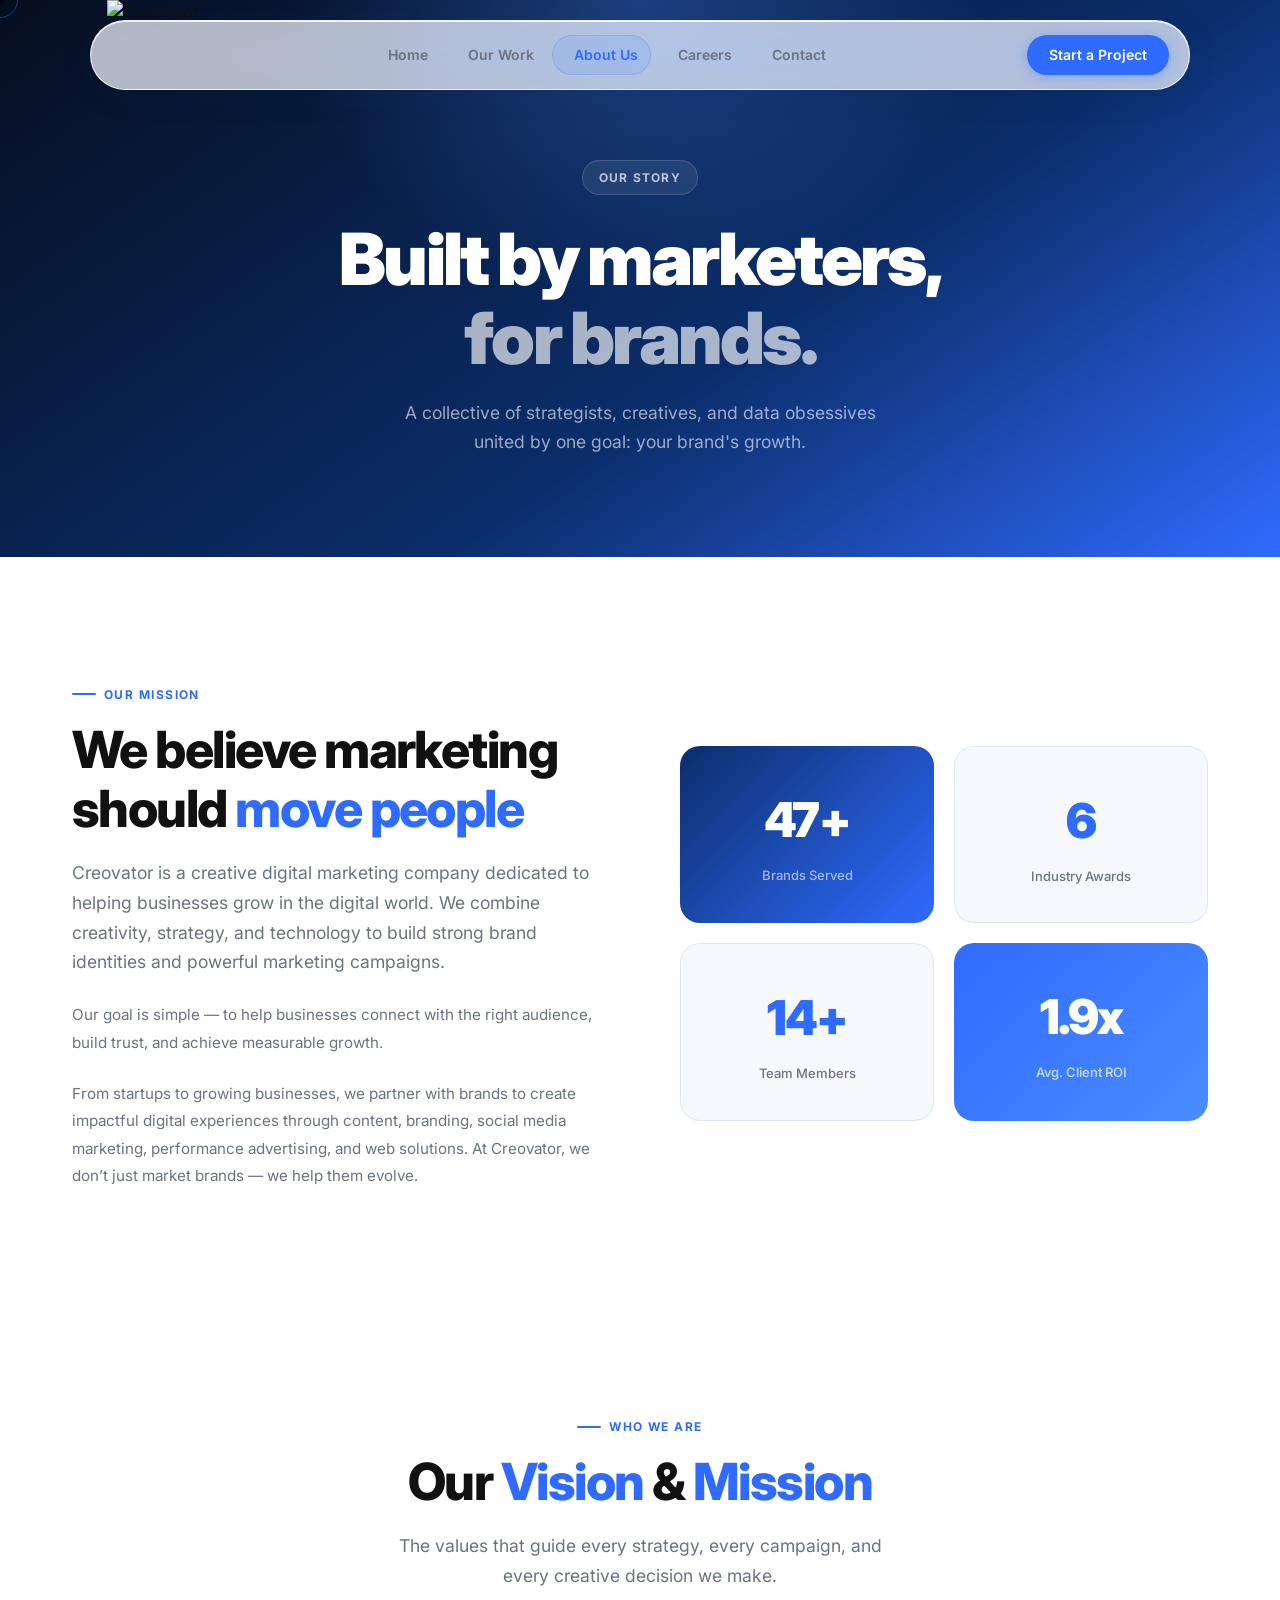
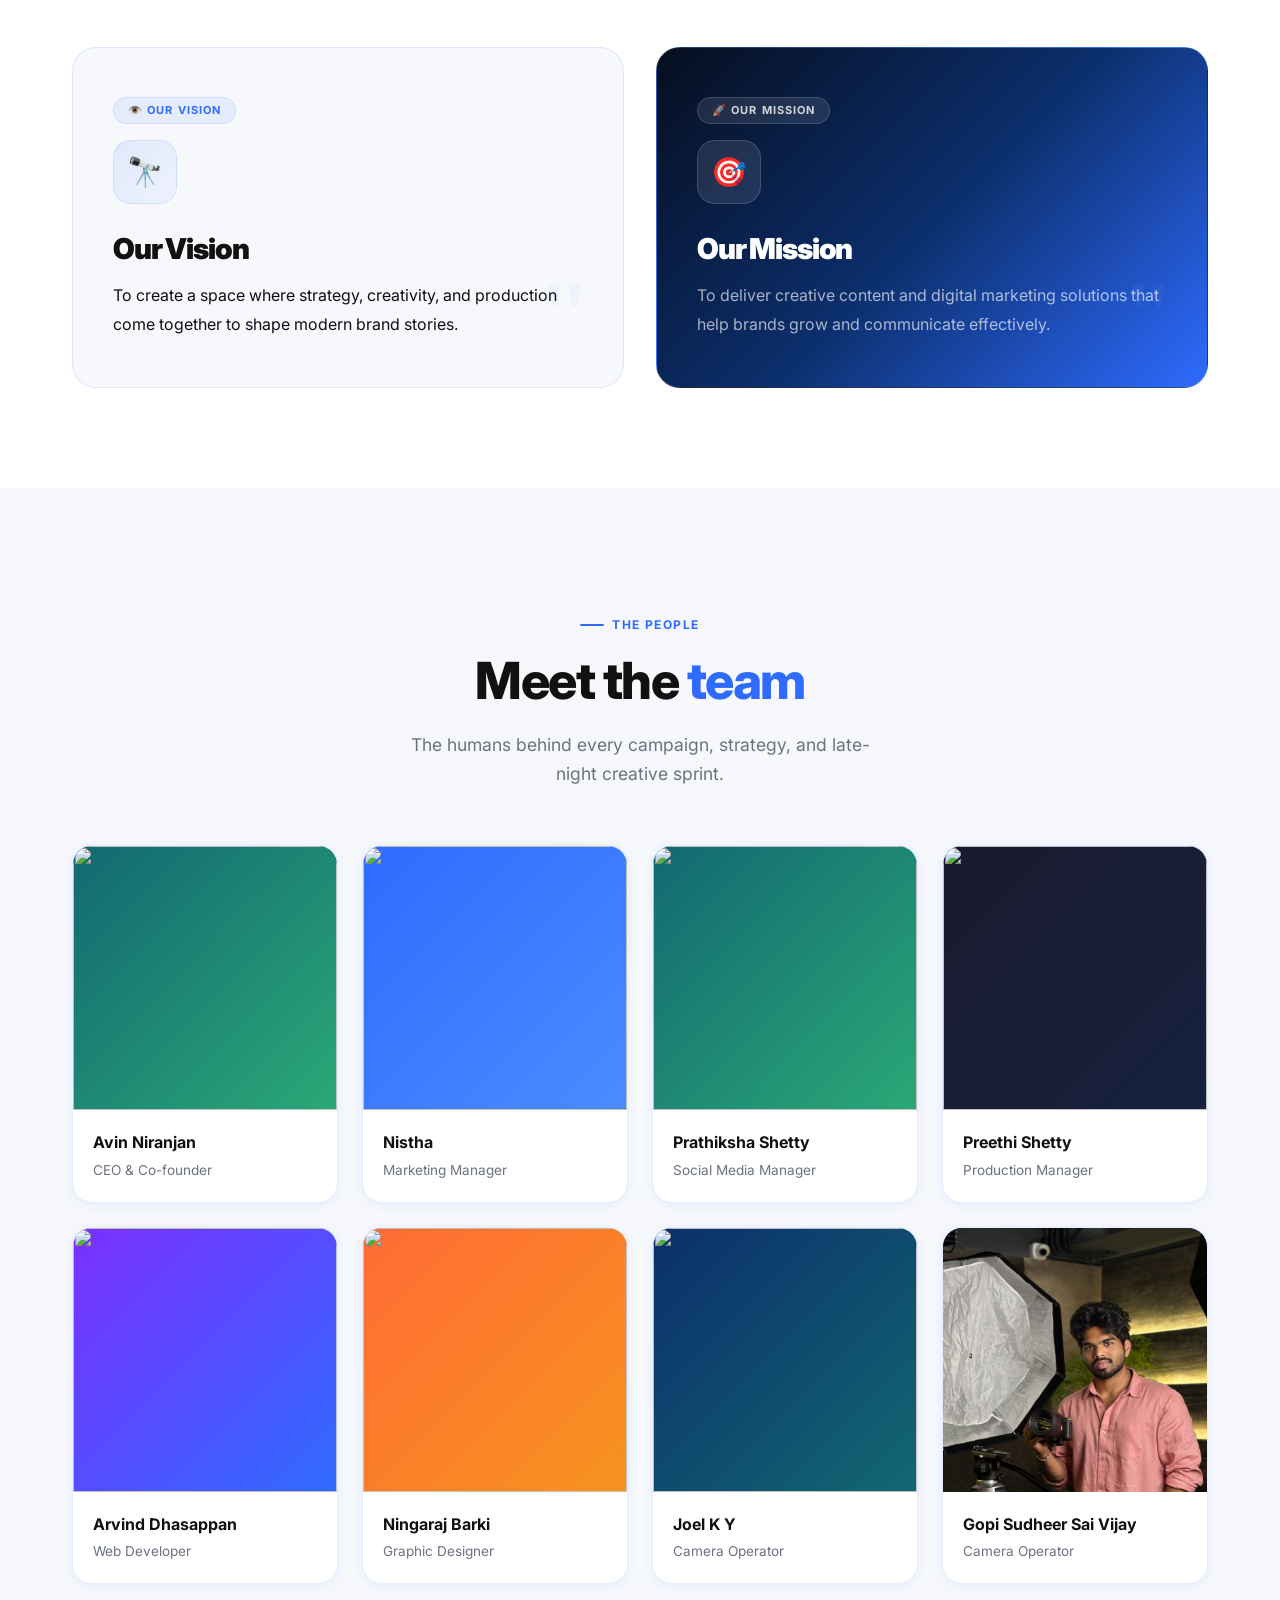
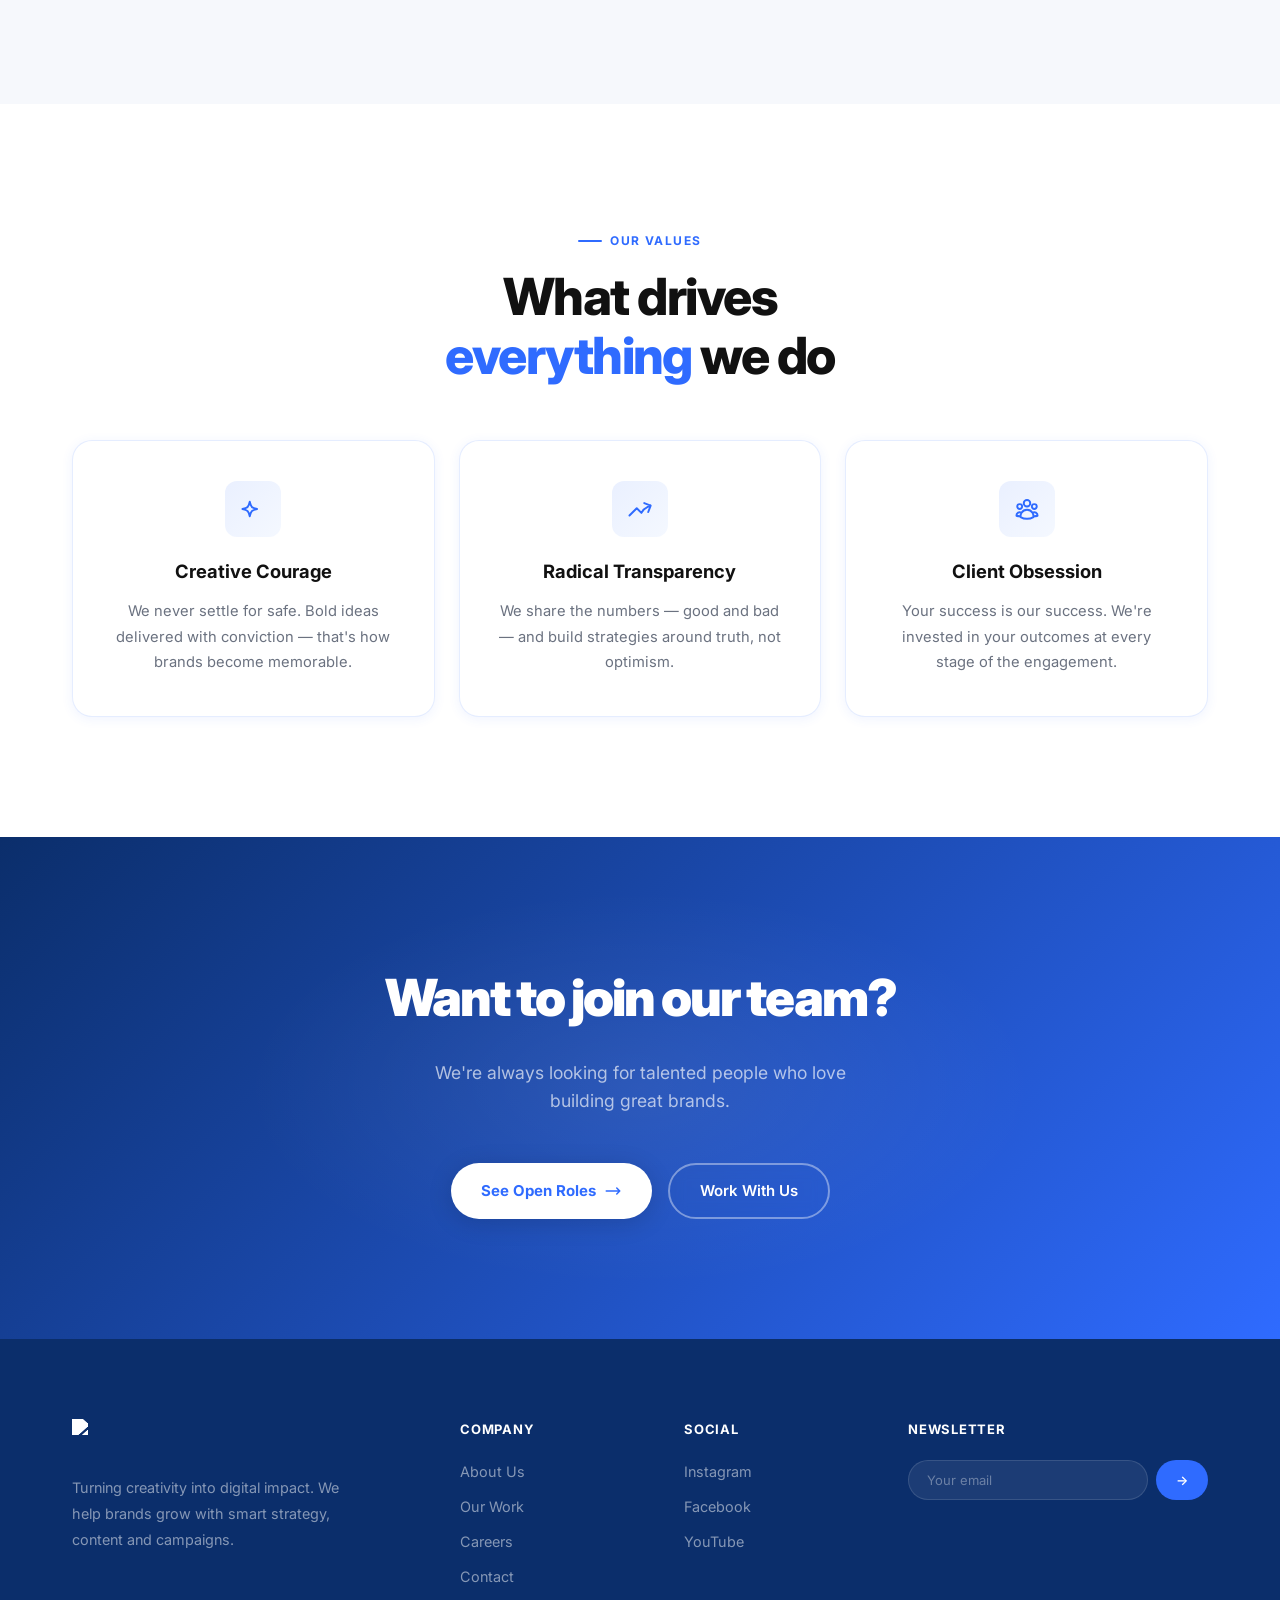
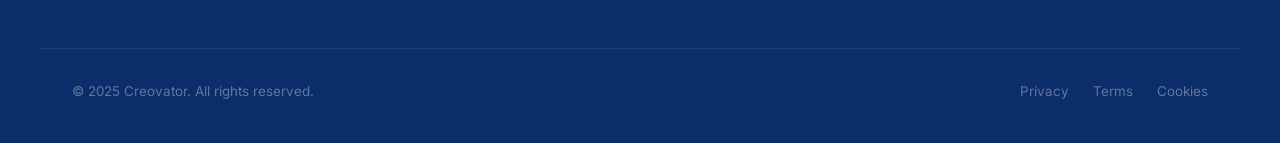
==== creovator/about.html @ 48d1858f "added careers and podcast production pages" ====
<!DOCTYPE html>
<html lang="en">

<head>
  <meta charset="UTF-8" />
  <meta name="viewport" content="width=device-width, initial-scale=1.0" />
  <title>About Us — Creovator</title>
  <meta name="description"
    content="Meet the team behind Creovator — a collective of strategists, creatives, and data nerds." />
  <link rel="preconnect" href="https://fonts.googleapis.com" />
  <link rel="preconnect" href="https://fonts.gstatic.com" crossorigin />
  <link href="https://fonts.googleapis.com/css2?family=Inter:wght@300;400;500;600;700;800;900&display=swap"
    rel="stylesheet" />
  <link rel="stylesheet" href="css/style.css" />
  <style>
    .vm-section {
      background: var(--white);
      padding: 100px 0;
      font-family: 'Inter', sans-serif;
    }

    .vm-grid {
      display: grid;
      grid-template-columns: 1fr 1fr;
      gap: 32px;
      margin-top: 56px;
    }

    .vm-card {
      border-radius: 24px;
      padding: 48px 40px;
      position: relative;
      overflow: hidden;
      cursor: none;
      transition: transform .45s cubic-bezier(.34, 1.56, .64, 1), box-shadow .4s;
    }

    /* Vision — light card */
    .vm-card-vision {
      background: var(--bg);
      border: 1px solid var(--border);
    }

    /* Mission — dark card */
    .vm-card-mission {
      background: linear-gradient(135deg, #060E1F, #0B2E6B, #2F6BFF);
      border: 1px solid rgba(255, 255, 255, .1);
    }

    /* Glow that follows mouse */
    .vm-glow {
      position: absolute;
      width: 280px;
      height: 280px;
      border-radius: 50%;
      pointer-events: none;
      opacity: 0;
      transform: translate(-50%, -50%);
      transition: opacity .3s;
    }

    .vm-card-vision .vm-glow {
      background: radial-gradient(circle, rgba(47, 107, 255, .12) 0%, transparent 70%);
    }

    .vm-card-mission .vm-glow {
      background: radial-gradient(circle, rgba(255, 255, 255, .1) 0%, transparent 70%);
    }

    .vm-card:hover .vm-glow {
      opacity: 1;
    }

    /* Top accent bar */
    .vm-card::before {
      content: '';
      position: absolute;
      top: 0;
      left: 0;
      right: 0;
      height: 3px;
      background: linear-gradient(90deg, var(--blue), var(--accent));
      transform: scaleX(0);
      transform-origin: left;
      transition: transform .5s cubic-bezier(.4, 0, .2, 1);
    }

    .vm-card:hover::before {
      transform: scaleX(1);
    }

    .vm-card-icon {
      width: 64px;
      height: 64px;
      border-radius: 18px;
      display: flex;
      align-items: center;
      justify-content: center;
      font-size: 1.8rem;
      margin-bottom: 28px;
      transition: transform .4s cubic-bezier(.34, 1.56, .64, 1);
    }

    .vm-card-vision .vm-card-icon {
      background: linear-gradient(135deg, rgba(47, 107, 255, .1), rgba(74, 140, 255, .05));
      border: 1px solid rgba(47, 107, 255, .12);
    }

    .vm-card-mission .vm-card-icon {
      background: rgba(255, 255, 255, .1);
      border: 1px solid rgba(255, 255, 255, .15);
    }

    .vm-card:hover .vm-card-icon {
      transform: rotate(-8deg) scale(1.15);
    }

    .vm-card-label {
      display: inline-flex;
      align-items: center;
      gap: 6px;
      padding: 4px 14px;
      border-radius: 50px;
      font-size: 11px;
      font-weight: 700;
      letter-spacing: .1em;
      text-transform: uppercase;
      margin-bottom: 16px;
      transition: transform .3s cubic-bezier(.34, 1.56, .64, 1);
    }

    .vm-card-vision .vm-card-label {
      background: rgba(47, 107, 255, .08);
      color: var(--blue);
      border: 1px solid rgba(47, 107, 255, .12);
    }

    .vm-card-mission .vm-card-label {
      background: rgba(255, 255, 255, .1);
      color: rgba(255, 255, 255, .8);
      border: 1px solid rgba(255, 255, 255, .15);
    }

    .vm-card:hover .vm-card-label {
      transform: scale(1.06);
    }

    .vm-card-title {
      font-size: 1.8rem;
      font-weight: 900;
      letter-spacing: -.04em;
      line-height: 1.15;
      margin-bottom: 16px;
      transition: color .3s;
    }

    .vm-card-vision .vm-card-title {
      color: var(--text);
    }

    .vm-card-mission .vm-card-title {
      color: white;
    }

    .vm-card-vision:hover .vm-card-title {
      color: var(--blue);
    }

    .vm-card-text {
      font-size: 1rem;
      line-height: 1.8;
    }

    .vm-card-vision .vm-card-text {
      color: var(--muted);
    }

    .vm-card-mission .vm-card-text {
      color: rgba(255, 255, 255, .65);
    }

    /* Decorative quote mark */
    .vm-card-quote {
      position: absolute;
      bottom: 24px;
      right: 32px;
      font-size: 6rem;
      font-weight: 900;
      line-height: 1;
      opacity: .04;
      font-family: Georgia, serif;
      pointer-events: none;
      transition: opacity .3s;
    }

    .vm-card-vision .vm-card-quote {
      color: var(--blue);
    }

    .vm-card-mission .vm-card-quote {
      color: white;
    }

    .vm-card:hover .vm-card-quote {
      opacity: .07;
    }
     
    .team-photo {
  width: 100%;
  aspect-ratio: 1 / 1; 
  overflow: hidden;
  display: flex;
  align-items: center;
  justify-content: center;
  border-radius: 12px 12px 0 0;
}

.team-photo img {
  width: 100%;
  height: 100%;
  object-fit: cover; 
  object-position: top; 
  display: block;
}

    @media(max-width:768px) {
      .vm-grid {
        grid-template-columns: 1fr;
      }

      .vm-card {
        padding: 36px 28px;
      }
    }
  </style>
</head>

<body>

  <!-- NAVBAR -->
  <nav class="navbar">
    <a href="index.html" class="nav-logo"><img src="images/logo.png" alt="Creovator" /></a>
    <div class="nav-links">
      <div class="nav-indicator"></div>
      <a href="index.html" class="nav-link">Home</a>
      <a href="work.html" class="nav-link">Our Work</a>
      <a href="about.html" class="nav-link">About Us</a>
      <a href="careers.html" class="nav-link">Careers</a>
      <a href="contact.html" class="nav-link">Contact</a>
    </div>
    <a href="contact.html" class="nav-cta">Start a Project</a>
    <button class="nav-hamburger" aria-label="Menu"><span></span><span></span><span></span></button>
  </nav>
  <div class="nav-mobile-menu">
    <a href="index.html">Home</a>
    <a href="work.html">Our Work</a>
    <a href="about.html">About Us</a>
    <a href="careers.html">Careers</a>
    <a href="contact.html">Contact</a>
  </div>

  <!-- PAGE HERO -->
  <section class="page-hero">
    <div class="container" style="position:relative;z-index:1;">
      <div class="page-hero-label">Our Story</div>
      <h1 class="page-hero-title">Built by marketers,<br /><span style="opacity:0.65;">for brands.</span></h1>
      <p class="page-hero-sub">A collective of strategists, creatives, and data obsessives united by one goal: your
        brand's growth.</p>
    </div>
  </section>

  <!-- MISSION -->
  <section class="section" style="background:var(--white);">
    <div class="container">
      <div style="display:grid;grid-template-columns:1fr 1fr;gap:80px;align-items:center;">
        <div>
          <span class="section-label">Our Mission</span>
          <h2 class="section-title">We believe marketing should <span class="highlight">move people</span></h2>
          <p class="section-subtitle" style="margin-bottom:24px;">Creovator is a creative digital marketing company
            dedicated to helping businesses grow
            in the digital world. We combine creativity, strategy, and technology to build strong
            brand identities and powerful marketing campaigns. </p>
          <p style="color:var(--text-muted);font-size:0.95rem;line-height:1.8;margin-bottom:24px;">Our goal is simple —
            to help businesses connect with the right audience, build trust,
            and achieve measurable growth.</p>
          <p style="color:var(--text-muted);font-size:0.95rem;line-height:1.8;">From startups to growing businesses, we
            partner with brands to create impactful digital
            experiences through content, branding, social media marketing, performance
            advertising, and web solutions.
            At Creovator, we don’t just market brands — we help them evolve.</p>
        </div>
        <div style="display:grid;grid-template-columns:1fr 1fr;gap:20px;">
          <div
            style="background:linear-gradient(135deg,var(--dark-blue),var(--blue));border-radius:var(--radius-md);padding:36px 28px;color:white;text-align:center;">
            <div style="font-size:3rem;font-weight:900;letter-spacing:-0.04em;" data-count="50" data-suffix="+">50+
            </div>
            <div style="font-size:13px;opacity:0.6;margin-top:6px;font-weight:500;">Brands Served</div>
          </div>
          <div
            style="background:var(--bg);border:1px solid var(--border);border-radius:var(--radius-md);padding:36px 28px;text-align:center;">
            <div style="font-size:3rem;font-weight:900;letter-spacing:-0.04em;color:var(--blue);" data-count="7"
              data-suffix="">7</div>
            <div style="font-size:13px;color:var(--text-muted);margin-top:6px;font-weight:500;">Industry Awards</div>
          </div>
          <div
            style="background:var(--bg);border:1px solid var(--border);border-radius:var(--radius-md);padding:36px 28px;text-align:center;">
            <div style="font-size:3rem;font-weight:900;letter-spacing:-0.04em;color:var(--blue);" data-count="30"
              data-suffix="+">30+</div>
            <div style="font-size:13px;color:var(--text-muted);margin-top:6px;font-weight:500;">Team Members</div>
          </div>
          <div
            style="background:linear-gradient(135deg,var(--blue),var(--accent));border-radius:var(--radius-md);padding:36px 28px;color:white;text-align:center;">
            <div style="font-size:3rem;font-weight:900;letter-spacing:-0.04em;" data-count="3.8" data-suffix="x">3.8x
            </div>
            <div style="font-size:13px;opacity:0.75;margin-top:6px;font-weight:500;">Avg. Client ROI</div>
          </div>
        </div>
      </div>
    </div>
  </section>

  <!-- VISION & MISSION -->
  <section class="vm-section">
    <div class="container">
      <div style="text-align:center;max-width:560px;margin:0 auto;">
        <div
          style="display:inline-flex;align-items:center;gap:8px;font-size:12px;font-weight:700;letter-spacing:.12em;text-transform:uppercase;color:#2F6BFF;margin-bottom:16px;">
          <span style="display:block;width:24px;height:2px;background:#2F6BFF;border-radius:2px;"></span>
          Who We Are
        </div>
        <h2
          style="font-family:'Inter',sans-serif;font-size:clamp(2rem,4vw,3.2rem);font-weight:800;line-height:1.15;letter-spacing:-.03em;color:#111111;margin-bottom:20px;">
          Our <span style="color:#2F6BFF;">Vision</span> & <span style="color:#2F6BFF;">Mission</span></h2>
        <p
          style="font-family:'Inter',sans-serif;font-size:1.1rem;color:#6B7280;max-width:520px;line-height:1.7;margin:0 auto;">
          The values that guide every strategy, every campaign, and every creative decision we make.</p>
      </div>

      <div class="vm-grid">

        <!-- VISION CARD -->
        <div class="vm-card vm-card-vision reveal">
          <div class="vm-glow"></div>
          <div class="vm-card-label">👁️ Our Vision</div>
          <div class="vm-card-icon">🔭</div>
          <h3 class="vm-card-title">Our Vision</h3>
          <p class="vm-card-text">To create a space where strategy, creativity, and production come together to shape
            modern brand stories.</p>
          <div class="vm-card-quote">"</div>
        </div>

        <!-- MISSION CARD -->
        <div class="vm-card vm-card-mission reveal" style="transition-delay:.15s;">
          <div class="vm-glow"></div>
          <div class="vm-card-label">🚀 Our Mission</div>
          <div class="vm-card-icon">🎯</div>
          <h3 class="vm-card-title">Our Mission</h3>
          <p class="vm-card-text">To deliver creative content and digital marketing solutions that help brands grow and
            communicate effectively.</p>
          <div class="vm-card-quote">"</div>
        </div>

      </div>
    </div>
  </section>

  <!-- TEAM -->
  <section class="section" style="background:var(--bg);">
    <div class="container">
      <div style="text-align:center;margin-bottom:0;max-width:480px;margin:0 auto;">
        <span class="section-label">The People</span>
        <h2 class="section-title">Meet the <span class="highlight">team</span></h2>
        <p class="section-subtitle" style="margin:0 auto;">The humans behind every campaign, strategy, and late-night
          creative sprint.</p>
      </div>

      <div class="team-grid" style="margin-top:56px;">
        <div class="team-card">
          <div class="team-photo" style="background:linear-gradient(135deg,#0B2E6B,#2F6BFF);">          <div class="team-photo" style="background:linear-gradient(135deg,#126872,#2aa876);"><img src="images/1.png.Jpeg"/></div>
</div>
          <div class="team-info">
            <div class="team-name">Avin Niranjan</div>
            <div class="team-role">CEO & Co-founder</div>
          </div>
        </div>
        <div class="team-card">
          <div class="team-photo" style="background:linear-gradient(135deg,#2F6BFF,#4A8CFF);"><img src="images/2.png.JPG"/></div>
          <div class="team-info">
            <div class="team-name">Nistha</div>
            <div class="team-role">Marketing Manager</div>
          </div>
        </div>
        <div class="team-card">
          <div class="team-photo" style="background:linear-gradient(135deg,#126872,#2aa876);"><img src="images/3.png.JPG"/></div>
          <div class="team-info">
            <div class="team-name">Prathiksha Shetty</div>
            <div class="team-role">Social Media Manager</div>
          </div>
        </div>
        <div class="team-card">
          <div class="team-photo" style="background:linear-gradient(135deg,#1a1a2e,#16213e);"><img src="images/4.png.JPG"/></div>
          <div class="team-info">
            <div class="team-name">Preethi Shetty
</div>
            <div class="team-role">Production Manager</div>
          </div>
        </div>
        <div class="team-card">
          <div class="team-photo" style="background:linear-gradient(135deg,#7B2FFF,#2F6BFF);"><img src="images/5.png.JPG"/></div>
          <div class="team-info">
            <div class="team-name">Arvind Dhasappan</div>
            <div class="team-role">Web Developer</div>
          </div>
        </div>
        <div class="team-card">
          <div class="team-photo" style="background:linear-gradient(135deg,#FF6B35,#F7931E);"><img src="images/6 ningaraj.png.JPG"/></div>
          <div class="team-info">
            <div class="team-name">Ningaraj Barki</div>
            <div class="team-role">Graphic Designer</div>
          </div>
        </div>
        <div class="team-card">
          <div class="team-photo" style="background:linear-gradient(135deg,#0B2E6B,#126872);"><img src="images/6.png.JPG"/></div>
          <div class="team-info">
            <div class="team-name">Joel K Y</div>
            <div class="team-role">Camera Operator </div>
          </div>
        </div>
        <div class="team-card">
          <div class="team-photo" style="background:linear-gradient(135deg,#2F6BFF,#7B2FFF);"><img src="images/8.png.jpeg"/></div>
          <div class="team-info">
            <div class="team-name">Gopi Sudheer Sai Vijay</div>
            <div class="team-role">Camera Operator </div>
          </div>
        </div>
      </div>
    </div>
  </section>

  <!-- VALUES -->
  <section class="section" style="background:var(--white);">
    <div class="container">
      <div style="text-align:center;max-width:480px;margin:0 auto 56px;">
        <span class="section-label">Our Values</span>
        <h2 class="section-title">What drives <span class="highlight">everything</span> we do</h2>
      </div>
      <div style="display:grid;grid-template-columns:repeat(3,1fr);gap:24px;">
        <div class="service-card reveal" style="text-align:center;">
          <div class="service-icon" style="margin:0 auto 20px;">
            <svg xmlns="http://www.w3.org/2000/svg" fill="none" viewBox="0 0 24 24" stroke-width="1.8"
              stroke="currentColor">
              <path stroke-linecap="round" stroke-linejoin="round"
                d="M9.813 15.904L9 18.75l-.813-2.846a4.5 4.5 0 00-3.09-3.09L2.25 12l2.846-.813a4.5 4.5 0 003.09-3.09L9 5.25l.813 2.846a4.5 4.5 0 003.09 3.09L15.75 12l-2.846.813a4.5 4.5 0 00-3.09 3.09z" />
            </svg>
          </div>
          <h3 class="service-title">Creative Courage</h3>
          <p class="service-desc">We never settle for safe. Bold ideas delivered with conviction — that's how brands
            become memorable.</p>
        </div>
        <div class="service-card reveal" style="text-align:center;">
          <div class="service-icon" style="margin:0 auto 20px;">
            <svg xmlns="http://www.w3.org/2000/svg" fill="none" viewBox="0 0 24 24" stroke-width="1.8"
              stroke="currentColor">
              <path stroke-linecap="round" stroke-linejoin="round"
                d="M2.25 18L9 11.25l4.306 4.307a11.95 11.95 0 015.814-5.519l2.74-1.22m0 0l-5.94-2.28m5.94 2.28l-2.28 5.941" />
            </svg>
          </div>
          <h3 class="service-title">Radical Transparency</h3>
          <p class="service-desc">We share the numbers — good and bad — and build strategies around truth, not optimism.
          </p>
        </div>
        <div class="service-card reveal" style="text-align:center;">
          <div class="service-icon" style="margin:0 auto 20px;">
            <svg xmlns="http://www.w3.org/2000/svg" fill="none" viewBox="0 0 24 24" stroke-width="1.8"
              stroke="currentColor">
              <path stroke-linecap="round" stroke-linejoin="round"
                d="M18 18.72a9.094 9.094 0 003.741-.479 3 3 0 00-4.682-2.72m.94 3.198l.001.031c0 .225-.012.447-.037.666A11.944 11.944 0 0112 21c-2.17 0-4.207-.576-5.963-1.584A6.062 6.062 0 016 18.719m12 0a5.971 5.971 0 00-.941-3.197m0 0A5.995 5.995 0 0012 12.75a5.995 5.995 0 00-5.058 2.772m0 0a3 3 0 00-4.681 2.72 8.986 8.986 0 003.74.477m.94-3.197a5.971 5.971 0 00-.94 3.197M15 6.75a3 3 0 11-6 0 3 3 0 016 0zm6 3a2.25 2.25 0 11-4.5 0 2.25 2.25 0 014.5 0zm-13.5 0a2.25 2.25 0 11-4.5 0 2.25 2.25 0 014.5 0z" />
            </svg>
          </div>
          <h3 class="service-title">Client Obsession</h3>
          <p class="service-desc">Your success is our success. We're invested in your outcomes at every stage of the
            engagement.</p>
        </div>
      </div>
    </div>
  </section>

  <!-- CTA -->
  <section class="cta-section">
    <div class="container" style="position:relative;z-index:1;">
      <h2 class="cta-title">Want to join our team?</h2>
      <p class="cta-sub">We're always looking for talented people who love building great brands.</p>
      <div class="cta-buttons">
        <a href="careers.html" class="btn btn-white">See Open Roles <svg xmlns="http://www.w3.org/2000/svg" fill="none"
            viewBox="0 0 24 24" stroke-width="2" stroke="currentColor">
            <path stroke-linecap="round" stroke-linejoin="round" d="M17 8l4 4m0 0l-4 4m4-4H3" />
          </svg></a>
        <a href="contact.html" class="btn btn-outline">Work With Us</a>
      </div>
    </div>
  </section>

  <!-- FOOTER -->
  <footer class="footer">
    <div class="container footer-grid">

      <div>
        <img src="images/logo.png" class="footer-brand-logo">
        <p class="footer-brand-desc">
          Turning creativity into digital impact.
          We help brands grow with smart strategy,
          content and campaigns.
        </p>
      </div>

      <div>
        <h4 class="footer-col-title">Company</h4>
        <div class="footer-links">
          <a href="about.html">About Us</a>
          <a href="work.html">Our Work</a>
          <a href="careers.html">Careers</a>
          <a href="contact.html">Contact</a>
        </div>
      </div>

      <div>
        <h4 class="footer-col-title">Social</h4>
        <div class="footer-links">
          <a href="https://www.instagram.com/creovator?igsh=OXBsZ3kzbTA1ajYy">Instagram</a>
          <a href="https://www.facebook.com/profile.php?id=61585039631666">Facebook</a>
          <a href="https://youtube.com/@creovator?si=en18l-AOVyJAB-B3">YouTube</a>
        </div>
      </div>

      <div>
        <h4 class="footer-col-title">Newsletter</h4>
        <div class="footer-newsletter-input">
          <input type="email" placeholder="Your email">
          <button class="footer-newsletter-btn">→</button>
        </div>
      </div>

    </div>

    <div class="container footer-bottom">
      <span>© 2025 Creovator. All rights reserved.</span>

      <div class="footer-bottom-links">
        <a href="#">Privacy</a>
        <a href="#">Terms</a>
        <a href="#">Cookies</a>
      </div>
    </div>
  </footer>

  <script src="https://cdnjs.cloudflare.com/ajax/libs/gsap/3.12.2/gsap.min.js"></script>
  <script src="https://cdnjs.cloudflare.com/ajax/libs/gsap/3.12.2/ScrollTrigger.min.js"></script>
  <script src="js/main.js"></script>
  <script src="js/animations.js"></script>
  <script>
    // Vision & Mission cards — glow + tilt
    document.querySelectorAll('.vm-card').forEach(card => {
      const glow = card.querySelector('.vm-glow');

      card.addEventListener('mouseenter', () => {
        card.style.transition = 'box-shadow .4s, background .3s, border-color .3s';
      });

      card.addEventListener('mousemove', e => {
        const r = card.getBoundingClientRect();
        const px = (e.clientX - r.left) / r.width;
        const py = (e.clientY - r.top) / r.height;
        const rotX = (py - .5) * -14;
        const rotY = (px - .5) * 14;

        card.style.transform = `perspective(900px) rotateX(${rotX}deg) rotateY(${rotY}deg) translateY(-8px) scale(1.01)`;
        card.style.boxShadow = `${-rotY * .8}px ${rotX * .8 + 18}px 56px rgba(47,107,255,.2)`;

        if (glow) {
          glow.style.left = (e.clientX - r.left) + 'px';
          glow.style.top = (e.clientY - r.top) + 'px';
        }
      });

      card.addEventListener('mouseleave', () => {
        card.style.transition = 'transform .6s cubic-bezier(.34,1.56,.64,1), box-shadow .4s';
        card.style.transform = '';
        card.style.boxShadow = '';
      });
    });
  </script>
</body>

</html>
---- creovator/css/style.css ----
/* ============================================
   CREOVATOR — Global Stylesheet
   ============================================ */

@import url('https://fonts.googleapis.com/css2?family=Inter:wght@300;400;500;600;700;800;900&display=swap');

/* ── CSS Variables ── */
:root {
  --blue: #2F6BFF;
  --dark-blue: #0B2E6B;
  --accent: #4A8CFF;
  --bg: #F6F8FC;
  --text: #111111;
  --text-muted: #6B7280;
  --white: #FFFFFF;
  --card-bg: #FFFFFF;
  --border: rgba(47, 107, 255, 0.12);
  --shadow-sm: 0 2px 12px rgba(47, 107, 255, 0.08);
  --shadow-md: 0 8px 40px rgba(47, 107, 255, 0.14);
  --shadow-lg: 0 20px 80px rgba(47, 107, 255, 0.18);
  --radius-sm: 12px;
  --radius-md: 20px;
  --radius-lg: 32px;
  --radius-xl: 48px;
  --nav-height: 76px;
  --transition: 0.3s cubic-bezier(0.4, 0, 0.2, 1);
}

/* ── Reset ── */
*,
*::before,
*::after {
  box-sizing: border-box;
  margin: 0;
  padding: 0;
}

html {
  scroll-behavior: smooth;
}

body {
  font-family: 'Inter', sans-serif;
  background: var(--bg);
  color: var(--text);
  line-height: 1.6;
  overflow-x: hidden;
  -webkit-font-smoothing: antialiased;
}

a {
  color: inherit;
  text-decoration: none;
}

img {
  max-width: 100%;
  display: block;
}

ul {
  list-style: none;
}

button {
  border: none;
  background: none;
  cursor: pointer;
  font-family: inherit;
}

/* ── Utility ── */
.container {
  width: 100%;
  max-width: 1200px;
  margin: 0 auto;
  padding: 0 32px;
}

.section {
  padding: 120px 0;
}

.section-label {
  display: inline-flex;
  align-items: center;
  gap: 8px;
  font-size: 12px;
  font-weight: 700;
  letter-spacing: 0.12em;
  text-transform: uppercase;
  color: var(--blue);
  margin-bottom: 16px;
}

.section-label::before {
  content: '';
  display: block;
  width: 24px;
  height: 2px;
  background: var(--blue);
  border-radius: 2px;
}

.section-title {
  font-size: clamp(2rem, 4vw, 3.2rem);
  font-weight: 800;
  line-height: 1.15;
  letter-spacing: -0.03em;
  color: var(--text);
  margin-bottom: 20px;
}

.section-subtitle {
  font-size: 1.1rem;
  color: var(--text-muted);
  max-width: 520px;
  line-height: 1.7;
}

.highlight {
  color: var(--blue);
}

/* ── Buttons ── */
.btn {
  display: inline-flex;
  align-items: center;
  gap: 8px;
  padding: 14px 30px;
  border-radius: 50px;
  font-size: 15px;
  font-weight: 600;
  transition: var(--transition);
  cursor: pointer;
  white-space: nowrap;
}

.btn-primary {
  background: var(--blue);
  color: var(--white);
  box-shadow: 0 4px 24px rgba(47, 107, 255, 0.35);
}

.btn-primary:hover {
  background: var(--dark-blue);
  transform: translateY(-2px);
  box-shadow: 0 8px 32px rgba(47, 107, 255, 0.45);
}

.btn-white {
  background: var(--white);
  color: var(--blue);
  box-shadow: 0 4px 24px rgba(255, 255, 255, 0.2);
}

.btn-white:hover {
  background: rgba(255, 255, 255, 0.9);
  color: var(--dark-blue);
  transform: translateY(-2px);
  box-shadow: 0 8px 32px rgba(255, 255, 255, 0.3);
}

.btn-outline {
  border: 2px solid rgba(255, 255, 255, 0.4);
  color: var(--white);
  backdrop-filter: blur(8px);
}

.btn-outline:hover {
  background: rgba(255, 255, 255, 0.12);
  border-color: rgba(255, 255, 255, 0.7);
  transform: translateY(-2px);
}

.btn-outline-dark {
  border: 2px solid var(--border);
  color: var(--text);
}

.btn-outline-dark:hover {
  border-color: var(--blue);
  color: var(--blue);
  transform: translateY(-2px);
}

.btn svg {
  width: 18px;
  height: 18px;
  transition: transform 0.2s;
}

.btn:hover svg {
  transform: translateX(3px);
}

/* ============================================
   NAVBAR
   ============================================ */
.navbar {
  position: fixed;
  top: 20px;
  left: 50%;
  transform: translateX(-50%);
  z-index: 1000;
  width: calc(100% - 48px);
  max-width: 1100px;
  height: 70px;
  display: flex;
  align-items: center;
  justify-content: space-between;
  padding: 12px 20px 12px 16px;
  background: rgba(246, 248, 252, 0.72);
  backdrop-filter: blur(20px) saturate(180%);
  -webkit-backdrop-filter: blur(20px) saturate(180%);
  border: 1px solid rgba(255, 255, 255, 0.8);
  border-radius: var(--radius-xl);
  box-shadow: 0 4px 32px rgba(11, 46, 107, 0.10), 0 1px 0 rgba(255, 255, 255, 0.9) inset;
  transition: var(--transition);
}

.navbar.scrolled {
  background: rgba(246, 248, 252, 0.92);
  box-shadow: 0 8px 48px rgba(11, 46, 107, 0.16), 0 1px 0 rgba(255, 255, 255, 0.9) inset;
}

.nav-logo {
  display: flex;
  align-items: center;
  flex-shrink: 0;
}

.nav-logo img {
  height: 110px;
  width: auto;
}

.nav-links {
  display: flex;
  align-items: center;
  gap: 4px;
  position: relative;
}

.nav-link {
  position: relative;
  padding: 9px 18px;
  font-size: 14px;
  font-weight: 600;
  color: var(--text-muted);
  border-radius: 50px;
  transition: color var(--transition);
  z-index: 1;
}

.nav-link:hover {
  color: var(--text);
}

.nav-link.active {
  color: var(--blue);
}

/* Glowing pill indicator */
.nav-indicator {
  position: absolute;
  height: 100%;
  border-radius: 50px;
  background: rgba(47, 107, 255, 0.10);
  transition: all 0.3s cubic-bezier(0.4, 0, 0.2, 1);
  z-index: 0;
  box-shadow: 0 0 0 1px rgba(47, 107, 255, 0.18) inset;
}

.nav-cta {
  margin-left: 12px;
  padding: 9px 22px;
  background: var(--blue);
  color: var(--white);
  border-radius: 50px;
  font-size: 14px;
  font-weight: 600;
  box-shadow: 0 2px 12px rgba(47, 107, 255, 0.35);
  transition: var(--transition);
  flex-shrink: 0;
}

.nav-cta:hover {
  background: var(--dark-blue);
  transform: translateY(-1px);
  box-shadow: 0 4px 20px rgba(47, 107, 255, 0.45);
}

.nav-hamburger {
  display: none;
  flex-direction: column;
  gap: 5px;
  padding: 8px;
  cursor: pointer;
}

.nav-hamburger span {
  display: block;
  width: 22px;
  height: 2px;
  background: var(--text);
  border-radius: 2px;
  transition: var(--transition);
}

.nav-mobile-menu {
  display: none;
  position: fixed;
  top: 90px;
  left: 24px;
  right: 24px;
  background: rgba(246, 248, 252, 0.97);
  backdrop-filter: blur(20px);
  border-radius: var(--radius-lg);
  border: 1px solid rgba(255, 255, 255, 0.9);
  box-shadow: var(--shadow-lg);
  padding: 24px;
  z-index: 999;
}

.nav-mobile-menu a {
  display: block;
  padding: 14px 16px;
  font-size: 16px;
  font-weight: 600;
  color: var(--text);
  border-radius: var(--radius-sm);
  transition: var(--transition);
}

.nav-mobile-menu a:hover {
  background: rgba(47, 107, 255, 0.08);
  color: var(--blue);
}

.nav-mobile-menu.open {
  display: block;
}

/* ============================================
   HERO SECTION
   ============================================ */
.hero {
  position: relative;
  min-height: 100vh;
  display: flex;
  align-items: center;
  justify-content: center;
  text-align: center;
  overflow: hidden;
  background: linear-gradient(145deg, #060E1F 0%, #0B2E6B 45%, #1A4BA8 75%, #2F6BFF 100%);
  padding-top: 120px;
}

@media (max-width: 768px) {
  .hero {
    padding-top: 160px;
  }
}

/* Lamp glow effect */
.hero-lamp {
  position: absolute;
  top: 0;
  left: 50%;
  transform: translateX(-50%);
  width: 800px;
  height: 500px;
  pointer-events: none;
}

.hero-lamp-cone {
  position: absolute;
  top: 0;
  left: 50%;
  transform: translateX(-50%);
  width: 600px;
  height: 400px;
  background: conic-gradient(from 265deg at 50% 0%, transparent 0deg, rgba(47, 107, 255, 0.25) 20deg, rgba(74, 140, 255, 0.45) 35deg, rgba(47, 107, 255, 0.25) 50deg, transparent 70deg);
  clip-path: polygon(30% 0%, 70% 0%, 100% 100%, 0% 100%);
}

.hero-lamp-glow {
  position: absolute;
  top: -40px;
  left: 50%;
  transform: translateX(-50%);
  width: 400px;
  height: 120px;
  background: radial-gradient(ellipse at center, rgba(74, 140, 255, 0.95) 0%, rgba(47, 107, 255, 0.5) 40%, transparent 75%);
  border-radius: 50%;
  filter: blur(20px);
}

.hero-lamp-line {
  position: absolute;
  top: 90px;
  left: 50%;
  transform: translateX(-50%);
  width: 620px;
  height: 3px;
  background: linear-gradient(90deg, transparent, rgba(74, 140, 255, 0.9), rgba(180, 210, 255, 1), rgba(255, 255, 255, 1), rgba(180, 210, 255, 1), rgba(74, 140, 255, 0.9), transparent);
  box-shadow:
    0 0 8px rgba(255, 255, 255, 0.95),
    0 0 20px rgba(120, 180, 255, 1),
    0 0 50px rgba(74, 140, 255, 0.95),
    0 0 100px rgba(47, 107, 255, 0.75),
    0 0 180px rgba(47, 107, 255, 0.45);
  border-radius: 2px;
  animation: linePulse 3s ease-in-out infinite;
}

@keyframes linePulse {

  0%,
  100% {
    opacity: 1;
    box-shadow:
      0 0 8px rgba(255, 255, 255, 0.95),
      0 0 20px rgba(120, 180, 255, 1),
      0 0 50px rgba(74, 140, 255, 0.95),
      0 0 100px rgba(47, 107, 255, 0.75),
      0 0 180px rgba(47, 107, 255, 0.45);
  }

  50% {
    opacity: 0.85;
    box-shadow:
      0 0 12px rgba(255, 255, 255, 1),
      0 0 30px rgba(150, 200, 255, 1),
      0 0 70px rgba(74, 140, 255, 1),
      0 0 130px rgba(47, 107, 255, 0.9),
      0 0 220px rgba(47, 107, 255, 0.6);
  }
}

.hero-ambient {
  position: absolute;
  top: 0;
  left: 0;
  right: 0;
  bottom: 0;
  background: radial-gradient(ellipse 80% 60% at 50% 10%, rgba(47, 107, 255, 0.25) 0%, transparent 70%);
  pointer-events: none;
}

/* Noise texture overlay */
.hero::after {
  content: '';
  position: absolute;
  inset: 0;
  background-image: url("data:image/svg+xml,%3Csvg viewBox='0 0 200 200' xmlns='http://www.w3.org/2000/svg'%3E%3Cfilter id='noise'%3E%3CfeTurbulence type='fractalNoise' baseFrequency='0.9' numOctaves='4' stitchTiles='stitch'/%3E%3C/filter%3E%3Crect width='100%25' height='100%25' filter='url(%23noise)' opacity='0.035'/%3E%3C/svg%3E");
  pointer-events: none;
  z-index: 1;
}

.hero-content {
  position: relative;
  z-index: 2;
  max-width: 800px;
  padding: 0 24px;
  padding-top: 60px;
}

.hero-badge {
  display: inline-flex;
  align-items: center;
  gap: 8px;
  background: rgba(255, 255, 255, 0.08);
  border: 1px solid rgba(255, 255, 255, 0.18);
  backdrop-filter: blur(12px);
  padding: 8px 18px;
  border-radius: 50px;
  font-size: 13px;
  font-weight: 600;
  color: rgba(255, 255, 255, 0.85);
  letter-spacing: 0.04em;
  margin-bottom: 36px;
}

.hero-badge-dot {
  width: 7px;
  height: 7px;
  background: #4AFF91;
  border-radius: 50%;
  box-shadow: 0 0 8px #4AFF91;
  animation: pulse 2s infinite;
}

@keyframes pulse {

  0%,
  100% {
    opacity: 1;
    transform: scale(1);
  }

  50% {
    opacity: 0.6;
    transform: scale(1.3);
  }
}

.hero-title {
  font-size: clamp(2.8rem, 7vw, 5.5rem);
  font-weight: 900;
  line-height: 1.08;
  letter-spacing: -0.04em;
  color: var(--white);
  margin-bottom: 28px;
}

.hero-title .word-blue {
  background: linear-gradient(135deg, #7EB3FF, #FFFFFF 50%, #7EB3FF);
  -webkit-background-clip: text;
  -webkit-text-fill-color: transparent;
  background-clip: text;
}

.hero-sub {
  font-size: clamp(1rem, 2vw, 1.2rem);
  color: rgba(255, 255, 255, 0.65);
  max-width: 540px;
  margin: 0 auto 44px;
  line-height: 1.75;
  font-weight: 400;
}

.hero-letter {
  display: inline-block;
  transition: 0.25s ease;
}

.hero-letter:hover {
  color: #ffffff;
  text-shadow:
    0 0 10px rgba(255, 255, 255, 0.8),
    0 0 20px rgba(80, 140, 255, 0.9),
    0 0 40px rgba(80, 140, 255, 0.6);
  transform: translateY(-2px);
}

.hero-buttons {
  display: flex;
  align-items: center;
  justify-content: center;
  gap: 16px;
  flex-wrap: wrap;
  margin-bottom: 80px;
}

.hero-stats {
  display: flex;
  align-items: center;
  justify-content: center;
  gap: 0;
  background: rgba(255, 255, 255, 0.05);
  border: 1px solid rgba(255, 255, 255, 0.12);
  backdrop-filter: blur(16px);
  border-radius: var(--radius-lg);
  overflow: hidden;
}

.hero-stat {
  flex: 1;
  padding: 28px 32px;
  text-align: center;
  min-width: 140px;
}

.hero-stat+.hero-stat {
  border-left: 1px solid rgba(255, 255, 255, 0.10);
}

.hero-stat-num {
  font-size: 2.4rem;
  font-weight: 900;
  letter-spacing: -0.04em;
  color: var(--white);
  line-height: 1;
  margin-bottom: 6px;
}

.hero-stat-label {
  font-size: 13px;
  color: rgba(255, 255, 255, 0.55);
  font-weight: 500;
  letter-spacing: 0.02em;
}

/* Scroll indicator */
.hero-scroll {
  position: absolute;
  bottom: -15px;
  left: 50%;
  transform: translateX(-50%);
  z-index: 2;
  display: flex;
  flex-direction: column;
  align-items: center;
  gap: 8px;
  color: rgba(255, 255, 255, 0.4);
  font-size: 12px;
  font-weight: 600;
  letter-spacing: 0.1em;
  text-transform: uppercase;
}

.hero-scroll-wheel {
  width: 24px;
  height: 38px;
  border: 2px solid rgba(255, 255, 255, 0.3);
  border-radius: 50px;
  position: relative;
}

.hero-scroll-wheel::after {
  content: '';
  position: absolute;
  top: 6px;
  left: 50%;
  transform: translateX(-50%);
  width: 4px;
  height: 8px;
  background: rgba(255, 255, 255, 0.6);
  border-radius: 2px;
  animation: scrollDown 1.8s infinite;
}

@keyframes scrollDown {
  0% {
    transform: translateX(-50%) translateY(0);
    opacity: 1;
  }

  100% {
    transform: translateX(-50%) translateY(14px);
    opacity: 0;
  }
}

/* ============================================
   SERVICES SECTION
   ============================================ */
.services {
  background: var(--bg);
}

/* ── New 3-card services layout ── */
.services-grid-new {
  display: grid;
  grid-template-columns: repeat(3, 1fr);
  gap: 28px;
}

.service-card-new {
  background: var(--white);
  border-radius: var(--radius-md);
  border: 1px solid var(--border);
  box-shadow: var(--shadow-sm);
  overflow: hidden;
  display: flex;
  flex-direction: column;
  transition: var(--transition);
  animation: cardFadeIn 0.6s ease both;
}

.service-card-new:nth-child(1) {
  animation-delay: 0.05s;
}

.service-card-new:nth-child(2) {
  animation-delay: 0.15s;
}

.service-card-new:nth-child(3) {
  animation-delay: 0.25s;
}

.service-card-new:hover {
  transform: translateY(-8px);
  box-shadow: var(--shadow-md);
}

/* Image area */
.service-card-image {
  position: relative;
  width: 100%;
  aspect-ratio: 16 / 7;
  overflow: hidden;
}

.service-card-image img {
  width: 100%;
  height: 100%;
  object-fit: cover;
  display: block;
  transition: transform 0.5s cubic-bezier(0.4, 0, 0.2, 1);
}

.service-card-new:hover .service-card-image img {
  transform: scale(1.05);
}

.service-card-image-overlay {
  position: absolute;
  inset: 0;
  background: linear-gradient(to bottom, rgba(11, 46, 107, 0.1) 0%, rgba(11, 46, 107, 0.5) 100%);
}

.service-card-tag {
  position: absolute;
  top: 14px;
  left: 14px;
  background: rgba(47, 107, 255, 0.85);
  backdrop-filter: blur(8px);
  color: #fff;
  font-size: 11px;
  font-weight: 700;
  letter-spacing: 0.08em;
  text-transform: uppercase;
  padding: 5px 12px;
  border-radius: 50px;
}

/* Card body */
.service-card-body {
  padding: 28px 28px 32px;
  display: flex;
  flex-direction: column;
  flex: 1;
}

.service-card-title {
  font-size: 1.25rem;
  font-weight: 800;
  color: var(--text);
  margin-bottom: 10px;
  letter-spacing: -0.02em;
}

.service-card-desc {
  font-size: 0.9rem;
  color: var(--text-muted);
  line-height: 1.75;
  margin-bottom: 20px;
}

.service-card-list-label {
  font-size: 11px;
  font-weight: 700;
  letter-spacing: 0.08em;
  text-transform: uppercase;
  color: var(--blue);
  margin-bottom: 10px;
}

.service-card-list {
  list-style: none;
  padding: 0;
  margin: 0 0 24px;
  display: flex;
  flex-direction: column;
  gap: 7px;
  flex: 1;
}

.service-card-list li {
  font-size: 0.88rem;
  color: var(--text);
  padding-left: 14px;
  position: relative;
}

.service-card-list li::before {
  content: '→';
  position: absolute;
  left: 0;
  color: var(--blue);
  font-size: 0.75rem;
}

.service-card-link {
  display: inline-flex;
  align-items: center;
  gap: 6px;
  font-size: 0.9rem;
  font-weight: 700;
  color: var(--blue);
  transition: gap 0.2s;
  margin-top: auto;
}

.service-card-link:hover {
  gap: 10px;
}

.service-card-link span {
  transition: transform 0.2s;
}

.service-card-link:hover span {
  transform: translateX(4px);
}

/* Responsive */
@media (max-width: 900px) {
  .services-grid-new {
    grid-template-columns: 1fr;
    max-width: 480px;
    margin: 0 auto;
  }
}

/* ── Hover interactive panel ── */
.service-card-hover-panel {
  position: absolute;
  bottom: 0;
  left: 0;
  right: 0;
  height: 60px;
  background: linear-gradient(to top, rgba(11, 46, 107, 0.95), rgba(47, 107, 255, 0.6));
  display: flex;
  align-items: center;
  justify-content: center;
  transform: translateY(100%);
  transition: transform 0.35s cubic-bezier(0.4, 0, 0.2, 1);
  backdrop-filter: blur(6px);
}

.service-card-new:hover .service-card-hover-panel {
  transform: translateY(0);
}

.service-card-hover-glow {
  position: absolute;
  width: 120px;
  height: 120px;
  background: radial-gradient(circle, rgba(74, 140, 255, 0.6) 0%, transparent 70%);
  border-radius: 50%;
  pointer-events: none;
  animation: pulseGlow 2s ease-in-out infinite;
}

@keyframes pulseGlow {

  0%,
  100% {
    transform: scale(1);
    opacity: 0.6;
  }

  50% {
    transform: scale(1.3);
    opacity: 1;
  }
}

.service-card-hover-text {
  position: relative;
  z-index: 1;
  color: white;
  font-size: 13px;
  font-weight: 700;
  letter-spacing: 0.04em;
}


.services-grid {
  display: grid;
  grid-template-columns: repeat(3, 1fr);
  gap: 24px;
  margin-top: 64px;
}

.service-card {
  background: var(--white);
  border-radius: var(--radius-md);
  padding: 40px 36px;
  border: 1px solid var(--border);
  box-shadow: var(--shadow-sm);
  transition: var(--transition);
  position: relative;
  overflow: hidden;
  animation: cardFadeIn 0.6s ease both;
}

.service-card:nth-child(1) {
  animation-delay: 0.05s;
}

.service-card:nth-child(2) {
  animation-delay: 0.12s;
}

.service-card:nth-child(3) {
  animation-delay: 0.19s;
}

.service-card:nth-child(4) {
  animation-delay: 0.26s;
}

.service-card:nth-child(5) {
  animation-delay: 0.33s;
}

.service-card:nth-child(6) {
  animation-delay: 0.40s;
}

@keyframes cardFadeIn {
  from {
    opacity: 0;
    transform: translateY(28px);
  }

  to {
    opacity: 1;
    transform: translateY(0);
  }
}

.service-card::before {
  content: '';
  position: absolute;
  top: 0;
  left: 0;
  right: 0;
  height: 3px;
  background: linear-gradient(90deg, var(--blue), var(--accent));
  transform: scaleX(0);
  transform-origin: left;
  transition: transform 0.4s cubic-bezier(0.4, 0, 0.2, 1);
}

.service-card:hover {
  transform: translateY(-6px);
  box-shadow: var(--shadow-md);
}

.service-card:hover::before {
  transform: scaleX(1);
}

.service-icon {
  width: 56px;
  height: 56px;
  background: linear-gradient(135deg, rgba(47, 107, 255, 0.10), rgba(74, 140, 255, 0.06));
  border-radius: var(--radius-sm);
  display: flex;
  align-items: center;
  justify-content: center;
  margin-bottom: 24px;
  color: var(--blue);
}

.service-icon svg {
  width: 26px;
  height: 26px;
}

.service-title {
  font-size: 1.15rem;
  font-weight: 700;
  margin-bottom: 12px;
  color: var(--text);
}

.service-desc {
  font-size: 0.92rem;
  color: var(--text-muted);
  line-height: 1.75;
}

/* ============================================
   WORK / PORTFOLIO
   ============================================ */
.work-section {
  background: var(--bg);
}

.work-header {
  display: flex;
  align-items: flex-end;
  justify-content: space-between;
  margin-bottom: 56px;
}

.work-grid {
  display: grid;
  grid-template-columns: repeat(2, 1fr);
  gap: 28px;
}

.work-card {
  border-radius: var(--radius-md);
  overflow: hidden;
  background: var(--white);
  border: 1px solid var(--border);
  box-shadow: var(--shadow-sm);
  transition: var(--transition);
  cursor: pointer;
}

.work-card:hover {
  transform: translateY(-8px);
  box-shadow: var(--shadow-md);
}

.work-card.featured {
  grid-column: 1 / -1;
}

.work-thumb {
  aspect-ratio: 16/8;
  background: linear-gradient(135deg, var(--dark-blue) 0%, var(--blue) 60%, var(--accent) 100%);
  position: relative;
  overflow: hidden;
}

.work-card.featured .work-thumb {
  aspect-ratio: 16/7;
}

.work-thumb-pattern {
  position: absolute;
  inset: 0;
  opacity: 0.15;
  background-image: radial-gradient(circle at 30% 50%, white 1px, transparent 1px),
    radial-gradient(circle at 70% 20%, white 1px, transparent 1px),
    radial-gradient(circle at 50% 80%, white 1px, transparent 1px);
  background-size: 40px 40px, 60px 60px, 80px 80px;
}

.work-thumb-label {
  position: absolute;
  top: 50%;
  left: 50%;
  transform: translate(-50%, -50%);
  font-size: clamp(1.5rem, 3vw, 2.4rem);
  font-weight: 900;
  color: rgba(255, 255, 255, 0.2);
  letter-spacing: -0.04em;
  text-align: center;
  pointer-events: none;
  white-space: nowrap;
}

.work-thumb-tag {
  position: absolute;
  top: 20px;
  left: 20px;
  background: rgba(255, 255, 255, 0.15);
  backdrop-filter: blur(12px);
  border: 1px solid rgba(255, 255, 255, 0.2);
  color: white;
  padding: 6px 14px;
  border-radius: 50px;
  font-size: 12px;
  font-weight: 600;
  letter-spacing: 0.04em;
}

.work-info {
  padding: 28px 32px;
  display: flex;
  align-items: center;
  justify-content: space-between;
}

.work-info-left h3 {
  font-size: 1.15rem;
  font-weight: 700;
  margin-bottom: 4px;
}

.work-info-left p {
  font-size: 0.88rem;
  color: var(--text-muted);
}

.work-arrow {
  width: 42px;
  height: 42px;
  border-radius: 50%;
  border: 1.5px solid var(--border);
  display: flex;
  align-items: center;
  justify-content: center;
  color: var(--blue);
  transition: var(--transition);
  flex-shrink: 0;
}

.work-card:hover .work-arrow {
  background: var(--blue);
  color: white;
  border-color: var(--blue);
  transform: rotate(45deg);
}

.work-arrow svg {
  width: 18px;
  height: 18px;
}

/* ============================================
   ABOUT / STORY
   ============================================ */
.about-section {
  background: var(--white);
}

.about-grid {
  display: grid;
  grid-template-columns: 1fr 1fr;
  gap: 80px;
  align-items: center;
}

.about-visual {
  position: relative;
  height: 480px;
}

.about-visual-main {
  position: absolute;
  inset: 0;
  border-radius: var(--radius-lg);
  overflow: hidden;
  box-shadow: var(--shadow-md);
  transition: transform 0.5s cubic-bezier(0.4, 0, 0.2, 1), box-shadow 0.5s ease;
}

.about-visual:hover .about-visual-main {
  transform: translateY(-8px);
  box-shadow: 0 30px 60px rgba(47, 107, 255, 0.25);
}

.about-visual-image-wrapper {
  position: absolute;
  inset: 0;
  width: 100%;
  height: 100%;
}

.about-visual-image-wrapper img {
  width: 100%;
  height: 100%;
  object-fit: cover;
  display: block;
  transition: transform 0.8s cubic-bezier(0.4, 0, 0.2, 1);
}

.about-visual:hover .about-visual-image-wrapper img {
  transform: scale(1.06);
}

.about-visual-image-wrapper::after {
  content: '';
  position: absolute;
  inset: 0;
  background: radial-gradient(circle at 50% 50%, rgba(47, 107, 255, 0) 40%, rgba(11, 46, 107, 0.4) 100%);
  z-index: 1;
  pointer-events: none;
  transition: opacity 0.5s ease;
}

.about-visual:hover .about-visual-image-wrapper::after {
  opacity: 0.5;
}

.about-float-card {
  position: absolute;
  background: white;
  border-radius: var(--radius-md);
  padding: 20px 24px;
  box-shadow: var(--shadow-md);
  border: 1px solid var(--border);
}

.about-float-card-1 {
  bottom: -20px;
  right: -24px;
  min-width: 200px;
}

.about-float-card-2 {
  top: -16px;
  right: -32px;
  min-width: 170px;
}

.about-float-num {
  font-size: 2rem;
  font-weight: 900;
  color: var(--blue);
  letter-spacing: -0.04em;
  line-height: 1;
}

.about-float-label {
  font-size: 12px;
  color: var(--text-muted);
  font-weight: 500;
  margin-top: 4px;
}

.about-values {
  display: grid;
  grid-template-columns: 1fr 1fr;
  gap: 16px;
  margin-top: 40px;
}

.about-value {
  background: var(--bg);
  border-radius: var(--radius-sm);
  padding: 20px;
  border: 1px solid var(--border);
}

.about-value-icon {
  font-size: 1.4rem;
  margin-bottom: 8px;
}

.about-value-title {
  font-size: 0.92rem;
  font-weight: 700;
  color: var(--text);
}

/* ============================================
   TESTIMONIALS
   ============================================ */
.testimonials {
  background: var(--bg);
}

.testimonials-grid {
  display: grid;
  grid-template-columns: repeat(3, 1fr);
  gap: 24px;
  margin-top: 64px;
}

.testimonial-card {
  background: var(--white);
  border-radius: var(--radius-md);
  padding: 36px;
  border: 1px solid var(--border);
  box-shadow: var(--shadow-sm);
  transition: var(--transition);
}

.testimonial-card:hover {
  transform: translateY(-4px);
  box-shadow: var(--shadow-md);
}

.testimonial-stars {
  display: flex;
  gap: 4px;
  margin-bottom: 20px;
  color: #F59E0B;
  font-size: 18px;
}

.testimonial-text {
  font-size: 0.97rem;
  color: var(--text);
  line-height: 1.8;
  margin-bottom: 28px;
  font-style: italic;
}

.testimonial-author {
  display: flex;
  align-items: center;
  gap: 14px;
}

.testimonial-avatar {
  width: 46px;
  height: 46px;
  border-radius: 50%;
  display: flex;
  align-items: center;
  justify-content: center;
  font-size: 1.1rem;
  font-weight: 700;
  color: white;
  flex-shrink: 0;
}

.testimonial-name {
  font-weight: 700;
  font-size: 0.95rem;
}

.testimonial-role {
  font-size: 0.82rem;
  color: var(--text-muted);
  margin-top: 2px;
}

/* ============================================
   CTA SECTION
   ============================================ */
.cta-section {
  background: linear-gradient(135deg, var(--dark-blue) 0%, var(--blue) 100%);
  padding: 120px 0;
  text-align: center;
  position: relative;
  overflow: hidden;
}

.cta-section::before {
  content: '';
  position: absolute;
  top: 50%;
  left: 50%;
  transform: translate(-50%, -50%);
  width: 800px;
  height: 400px;
  background: radial-gradient(ellipse, rgba(255, 255, 255, 0.07) 0%, transparent 70%);
  pointer-events: none;
}

.cta-title {
  font-size: clamp(2rem, 4vw, 3.5rem);
  font-weight: 900;
  letter-spacing: -0.04em;
  color: white;
  margin-bottom: 20px;
}

.cta-sub {
  font-size: 1.1rem;
  color: rgba(255, 255, 255, 0.65);
  margin-bottom: 48px;
  max-width: 480px;
  margin-left: auto;
  margin-right: auto;
}

.cta-buttons {
  display: flex;
  justify-content: center;
  gap: 16px;
  flex-wrap: wrap;
}

.cta-title,
.cta-sub,
.cta-buttons {
  opacity: 1;
}

.btn-white {
  background: white;
  color: var(--blue);
  font-weight: 700;
  box-shadow: 0 4px 24px rgba(0, 0, 0, 0.15);
}

.btn-white:hover {
  background: var(--bg);
  transform: translateY(-2px);
  box-shadow: 0 8px 32px rgba(0, 0, 0, 0.2);
}

/* ============================================
   FOOTER
   ============================================ */
.footer {
  background: var(--dark-blue);
  color: rgba(255, 255, 255, 0.75);
  padding: 80px 0 40px;
}

.footer-grid {
  display: grid;
  grid-template-columns: 2fr 1fr 1fr 1.5fr;
  gap: 60px;
  margin-bottom: 60px;
}

.footer-brand-logo {
  height: 36px;
  margin-bottom: 20px;
  filter: brightness(0) invert(1);
}

.footer-brand-desc {
  font-size: 0.9rem;
  line-height: 1.8;
  color: rgba(255, 255, 255, 0.5);
  max-width: 280px;
}

.footer-socials {
  display: flex;
  gap: 12px;
  margin-top: 24px;
}

.footer-social {
  width: 38px;
  height: 38px;
  border-radius: 50%;
  border: 1px solid rgba(255, 255, 255, 0.15);
  display: flex;
  align-items: center;
  justify-content: center;
  color: rgba(255, 255, 255, 0.6);
  font-size: 14px;
  transition: var(--transition);
}

.footer-social:hover {
  border-color: var(--accent);
  color: var(--accent);
  background: rgba(74, 140, 255, 0.1);
}

.footer-col-title {
  font-size: 13px;
  font-weight: 700;
  color: white;
  letter-spacing: 0.06em;
  text-transform: uppercase;
  margin-bottom: 20px;
}

.footer-links {
  display: flex;
  flex-direction: column;
  gap: 12px;
}

.footer-links a {
  font-size: 0.9rem;
  color: rgba(255, 255, 255, 0.5);
  transition: color var(--transition);
}

.footer-links a:hover {
  color: var(--accent);
}

.footer-newsletter-input {
  display: flex;
  gap: 8px;
  margin-top: 16px;
}

.footer-newsletter-input input {
  flex: 1;
  background: rgba(255, 255, 255, 0.07);
  border: 1px solid rgba(255, 255, 255, 0.12);
  border-radius: 50px;
  padding: 11px 18px;
  font-size: 13px;
  color: white;
  outline: none;
  font-family: inherit;
  transition: var(--transition);
}

.footer-newsletter-input input::placeholder {
  color: rgba(255, 255, 255, 0.35);
}

.footer-newsletter-input input:focus {
  border-color: var(--accent);
}

.footer-newsletter-btn {
  padding: 11px 20px;
  background: var(--blue);
  color: white;
  border-radius: 50px;
  font-size: 13px;
  font-weight: 600;
  transition: var(--transition);
  white-space: nowrap;
}

.footer-newsletter-btn:hover {
  background: var(--accent);
}

.footer-bottom {
  border-top: 1px solid rgba(255, 255, 255, 0.08);
  padding-top: 32px;
  display: flex;
  align-items: center;
  justify-content: space-between;
  font-size: 0.84rem;
  color: rgba(255, 255, 255, 0.35);
}

.footer-bottom-links {
  display: flex;
  gap: 24px;
}

.footer-bottom-links a {
  color: rgba(255, 255, 255, 0.35);
  transition: color var(--transition);
}

.footer-bottom-links a:hover {
  color: rgba(255, 255, 255, 0.7);
}

/* ============================================
   PAGE HERO (inner pages)
   ============================================ */
.page-hero {
  padding: 160px 0 100px;
  background: linear-gradient(145deg, #060E1F 0%, #0B2E6B 60%, #2F6BFF 100%);
  text-align: center;
  position: relative;
  overflow: hidden;
}

.page-hero::before {
  content: '';
  position: absolute;
  top: 0;
  left: 50%;
  transform: translateX(-50%);
  width: 700px;
  height: 300px;
  background: radial-gradient(ellipse at top, rgba(74, 140, 255, 0.3) 0%, transparent 70%);
  pointer-events: none;
}

.page-hero-label {
  display: inline-flex;
  align-items: center;
  gap: 8px;
  background: rgba(255, 255, 255, 0.08);
  border: 1px solid rgba(255, 255, 255, 0.15);
  padding: 7px 16px;
  border-radius: 50px;
  font-size: 12px;
  font-weight: 700;
  letter-spacing: 0.1em;
  text-transform: uppercase;
  color: rgba(255, 255, 255, 0.7);
  margin-bottom: 24px;
}

.page-hero-title {
  font-size: clamp(2.5rem, 6vw, 4.5rem);
  font-weight: 900;
  letter-spacing: -0.04em;
  color: white;
  margin-bottom: 20px;
  line-height: 1.1;
}

.page-hero-sub {
  font-size: 1.1rem;
  color: rgba(255, 255, 255, 0.6);
  max-width: 520px;
  margin: 0 auto;
  line-height: 1.7;
}

/* ============================================
   ABOUT PAGE
   ============================================ */
.team-grid {
  display: grid;
  grid-template-columns: repeat(4, 1fr);
  gap: 24px;
  margin-top: 56px;
}

.team-card {
  background: var(--white);
  border-radius: var(--radius-md);
  overflow: hidden;
  border: 1px solid var(--border);
  box-shadow: var(--shadow-sm);
  transition: var(--transition);
}

.team-card:hover {
  transform: translateY(-6px);
  box-shadow: var(--shadow-md);
}

.team-photo {
  aspect-ratio: 1;
  display: flex;
  align-items: center;
  justify-content: center;
  font-size: 3rem;
  font-weight: 900;
  color: rgba(255, 255, 255, 0.4);
}

.team-info {
  padding: 20px;
}

.team-name {
  font-size: 1rem;
  font-weight: 700;
  margin-bottom: 4px;
}

.team-role {
  font-size: 0.85rem;
  color: var(--text-muted);
}

/* ============================================
   WORK PAGE
   ============================================ */
.work-filter {
  display: flex;
  gap: 10px;
  flex-wrap: wrap;
  margin-bottom: 48px;
}

.filter-btn {
  padding: 9px 22px;
  border-radius: 50px;
  font-size: 13px;
  font-weight: 600;
  background: var(--white);
  border: 1.5px solid var(--border);
  color: var(--text-muted);
  transition: var(--transition);
}

.filter-btn:hover,
.filter-btn.active {
  background: var(--blue);
  border-color: var(--blue);
  color: white;
}

/* ============================================
   CAREERS PAGE
   ============================================ */
.careers-list {
  margin-top: 56px;
  display: flex;
  flex-direction: column;
  gap: 20px;
}

.career-card {
  background: var(--white);
  border-radius: var(--radius-md);
  padding: 32px 40px;
  border: 1px solid var(--border);
  box-shadow: var(--shadow-sm);
  display: flex;
  align-items: center;
  justify-content: space-between;
  transition: var(--transition);
  gap: 24px;
}

.career-card:hover {
  transform: translateX(6px);
  box-shadow: var(--shadow-md);
  border-color: var(--blue);
}

.career-meta {
  display: flex;
  gap: 10px;
  flex-wrap: wrap;
  margin-top: 10px;
}

.career-tag {
  padding: 4px 12px;
  border-radius: 50px;
  font-size: 12px;
  font-weight: 600;
  background: rgba(47, 107, 255, 0.08);
  color: var(--blue);
}

.career-title-main {
  font-size: 1.2rem;
  font-weight: 700;
}

.career-dept {
  font-size: 0.88rem;
  color: var(--text-muted);
  margin-top: 4px;
}

.career-arrow {
  width: 46px;
  height: 46px;
  border-radius: 50%;
  border: 1.5px solid var(--border);
  display: flex;
  align-items: center;
  justify-content: center;
  color: var(--blue);
  flex-shrink: 0;
  transition: var(--transition);
}

.career-card:hover .career-arrow {
  background: var(--blue);
  color: white;
  border-color: var(--blue);
}

.career-arrow svg {
  width: 20px;
  height: 20px;
}

/* ============================================
   CONTACT PAGE
   ============================================ */
.contact-grid {
  display: grid;
  grid-template-columns: 1fr 1.5fr;
  gap: 80px;
  margin-top: 80px;
  align-items: start;
}

.contact-info {
  padding-top: 8px;
}

.contact-info-item {
  display: flex;
  gap: 16px;
  align-items: flex-start;
  margin-bottom: 36px;
}

.contact-info-icon {
  width: 48px;
  height: 48px;
  border-radius: var(--radius-sm);
  background: rgba(47, 107, 255, 0.08);
  color: var(--blue);
  display: flex;
  align-items: center;
  justify-content: center;
  flex-shrink: 0;
}

.contact-info-icon svg {
  width: 22px;
  height: 22px;
}

.contact-info-title {
  font-size: 0.85rem;
  font-weight: 700;
  color: var(--text-muted);
  text-transform: uppercase;
  letter-spacing: 0.06em;
  margin-bottom: 4px;
}

.contact-info-val {
  font-size: 1rem;
  font-weight: 600;
  color: var(--text);
}

.contact-form {
  background: var(--white);
  border-radius: var(--radius-lg);
  padding: 52px;
  border: 1px solid var(--border);
  box-shadow: var(--shadow-md);
}

.form-row {
  display: grid;
  grid-template-columns: 1fr 1fr;
  gap: 20px;
}

.form-group {
  display: flex;
  flex-direction: column;
  gap: 8px;
  margin-bottom: 20px;
}

.form-label {
  font-size: 13px;
  font-weight: 600;
  color: var(--text);
}

.form-input,
.form-textarea,
.form-select {
  padding: 14px 18px;
  border: 1.5px solid var(--border);
  border-radius: var(--radius-sm);
  font-size: 14px;
  font-family: inherit;
  color: var(--text);
  background: var(--bg);
  transition: var(--transition);
  outline: none;
  resize: none;
}

.form-input:focus,
.form-textarea:focus,
.form-select:focus {
  border-color: var(--blue);
  background: white;
  box-shadow: 0 0 0 3px rgba(47, 107, 255, 0.1);
}

.form-textarea {
  min-height: 140px;
}

.form-submit {
  width: 100%;
  padding: 16px;
  background: var(--blue);
  color: white;
  border-radius: 50px;
  font-size: 16px;
  font-weight: 700;
  cursor: pointer;
  transition: var(--transition);
  border: none;
  font-family: inherit;
  letter-spacing: -0.01em;
}

.form-submit:hover {
  background: var(--dark-blue);
  transform: translateY(-2px);
  box-shadow: 0 8px 32px rgba(47, 107, 255, 0.4);
}

/* ============================================
   SCROLL REVEAL
   ============================================ */
.reveal {
  opacity: 0;
  transform: translateY(40px);
  transition: opacity 0.7s cubic-bezier(0.4, 0, 0.2, 1), transform 0.7s cubic-bezier(0.4, 0, 0.2, 1);
}

.reveal.revealed {
  opacity: 1;
  transform: translateY(0);
}

/* ============================================
   RESPONSIVE
   ============================================ */
@media (max-width: 1024px) {
  .services-grid {
    grid-template-columns: repeat(2, 1fr);
  }

  .testimonials-grid {
    grid-template-columns: repeat(2, 1fr);
  }

  .footer-grid {
    grid-template-columns: 1fr 1fr;
    gap: 40px;
  }

  .team-grid {
    grid-template-columns: repeat(2, 1fr);
  }

  .about-grid {
    grid-template-columns: 1fr;
    gap: 60px;
  }

  .about-visual {
    height: 360px;
  }

  .contact-grid {
    grid-template-columns: 1fr;
    gap: 48px;
  }

  .contact-form {
    padding: 36px;
  }
}

@media (max-width: 768px) {
  .container {
    padding: 0 20px;
  }

  .section {
    padding: 80px 0;
  }

  .navbar {
    top: 12px;
    width: calc(100% - 32px);
  }

  .nav-links,
  .nav-cta {
    display: none;
  }

  .nav-hamburger {
    display: flex;
  }

  .hero-stats {
    flex-direction: column;
  }

  .hero-stat+.hero-stat {
    border-left: none;
    border-top: 1px solid rgba(255, 255, 255, 0.10);
  }

  .services-grid {
    grid-template-columns: 1fr;
  }

  .work-grid {
    grid-template-columns: 1fr;
  }

  .work-card.featured {
    grid-column: auto;
  }

  .testimonials-grid {
    grid-template-columns: 1fr;
  }

  .footer-grid {
    grid-template-columns: 1fr;
    gap: 32px;
  }

  .team-grid {
    grid-template-columns: 1fr 1fr;
  }

  .footer-bottom {
    flex-direction: column;
    gap: 16px;
    text-align: center;
  }

  .work-header {
    flex-direction: column;
    align-items: flex-start;
    gap: 20px;
  }

  .form-row {
    grid-template-columns: 1fr;
  }

  .career-card {
    flex-direction: column;
    align-items: flex-start;
  }

  .hero-buttons {
    flex-direction: column;
    align-items: center;
  }
}

@media (max-width: 480px) {
  .hero-title {
    font-size: 2.4rem;
  }

  .team-grid {
    grid-template-columns: 1fr;
  }

  .contact-form {
    padding: 24px;
  }

  .about-float-card {
    display: none;
  }
}

/* ============================================
   ANIMATIONS
   ============================================ */
@keyframes float {

  0%,
  100% {
    transform: translateY(0px);
  }

  50% {
    transform: translateY(-10px);
  }
}

.float-anim {
  animation: float 4s ease-in-out infinite;
}

.float-anim-delay {
  animation: float 4s ease-in-out infinite 1.5s;
}

/* Counter animation */
.counter {
  display: inline-block;
}

/* Page transition */
.page-transition-overlay {
  position: fixed;
  inset: 0;
  background: var(--dark-blue);
  z-index: 9999;
  transform: translateY(100%);
  pointer-events: none;
}

.cw-photo {
  position: relative;
  width: 100%;
  aspect-ratio: 16 / 9; /* Sets the box shape */
  overflow: hidden;
}

.cw-photo img {
  width: 100%;
  height: 100%;
  object-fit: cover; /* Fills box without stretching */
  display: block;
}

.cw-photo svg {
  position: absolute;
  top: 50%;
  left: 50%;
  transform: translate(-50%, -50%);
  width: 48px;
  height: 48px;
  color: rgba(255, 255, 255, 0.8);
  pointer-events: none;
}
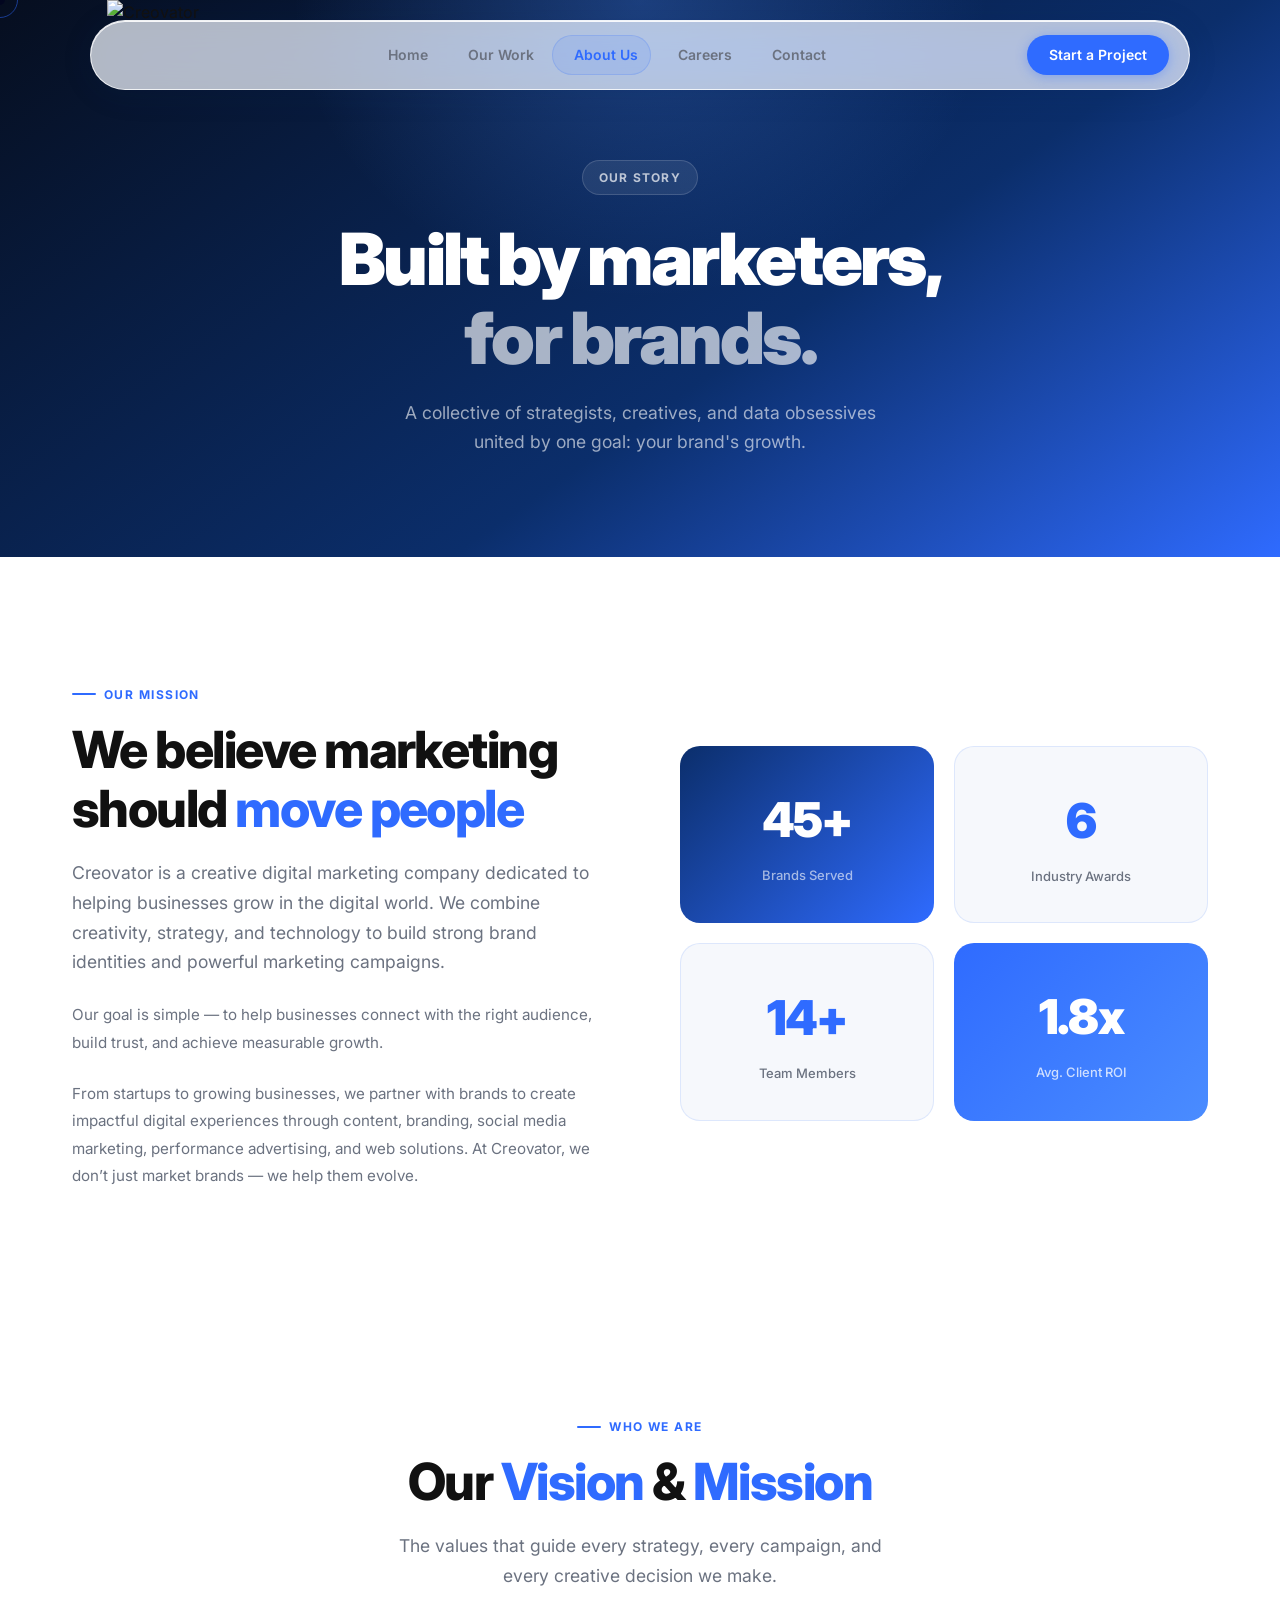
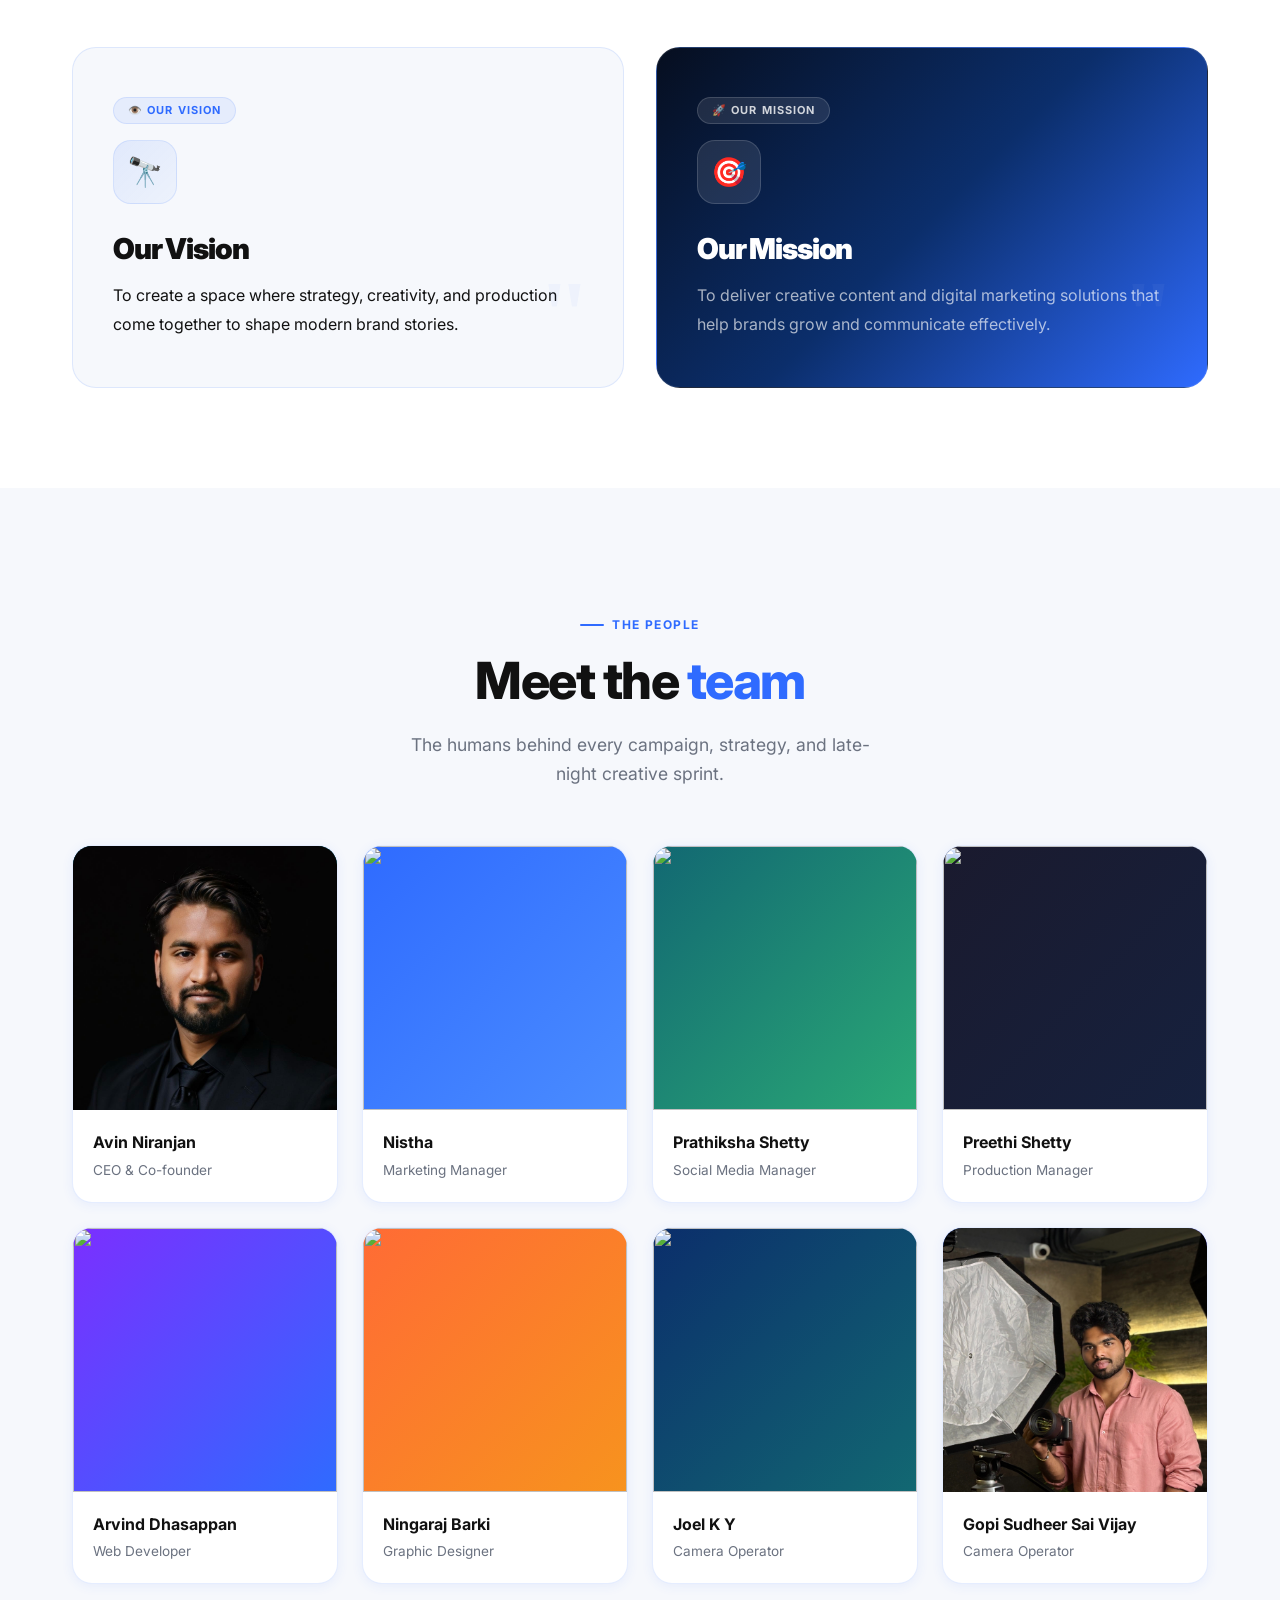
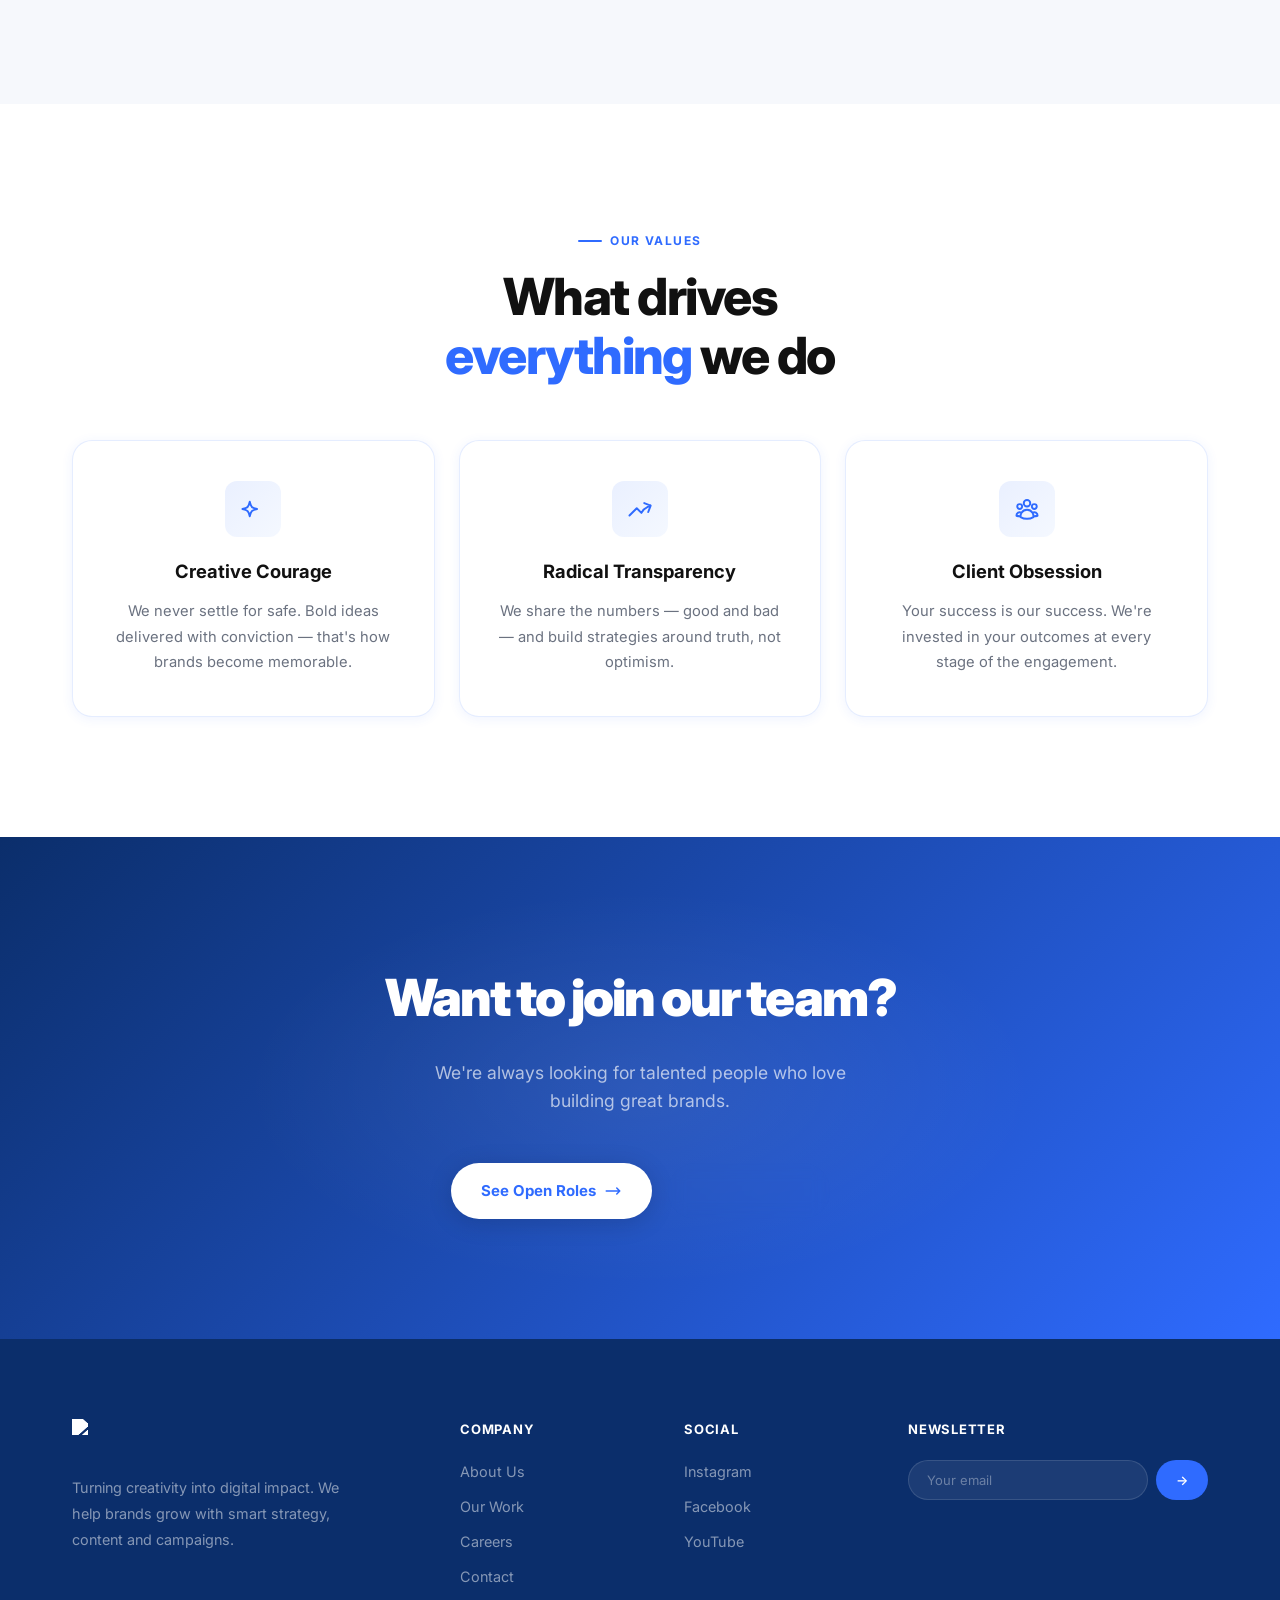
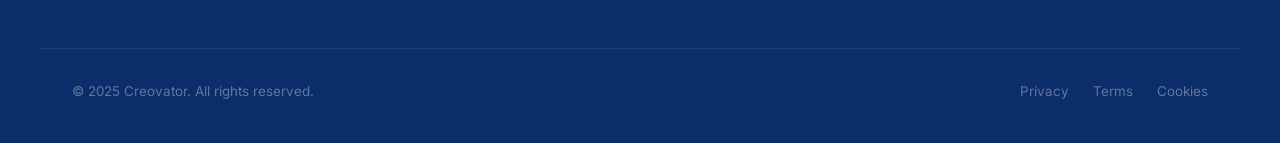
==== commit b8319049: "Migration to DC-Creovator repository" ====
--- a/creovator/about.html
+++ b/creovator/about.html
@@ -376,7 +376,7 @@
 
       <div class="team-grid" style="margin-top:56px;">
         <div class="team-card">
-          <div class="team-photo" style="background:linear-gradient(135deg,#0B2E6B,#2F6BFF);">          <div class="team-photo" style="background:linear-gradient(135deg,#126872,#2aa876);"><img src="images/1.png.Jpeg"/></div>
+          <div class="team-photo" style="background:linear-gradient(135deg,#0B2E6B,#2F6BFF);">          <div class="team-photo" style="background:linear-gradient(135deg,#126872,#2aa876);"><img src="images/1.png.jpeg"/></div>
 </div>
           <div class="team-info">
             <div class="team-name">Avin Niranjan</div>
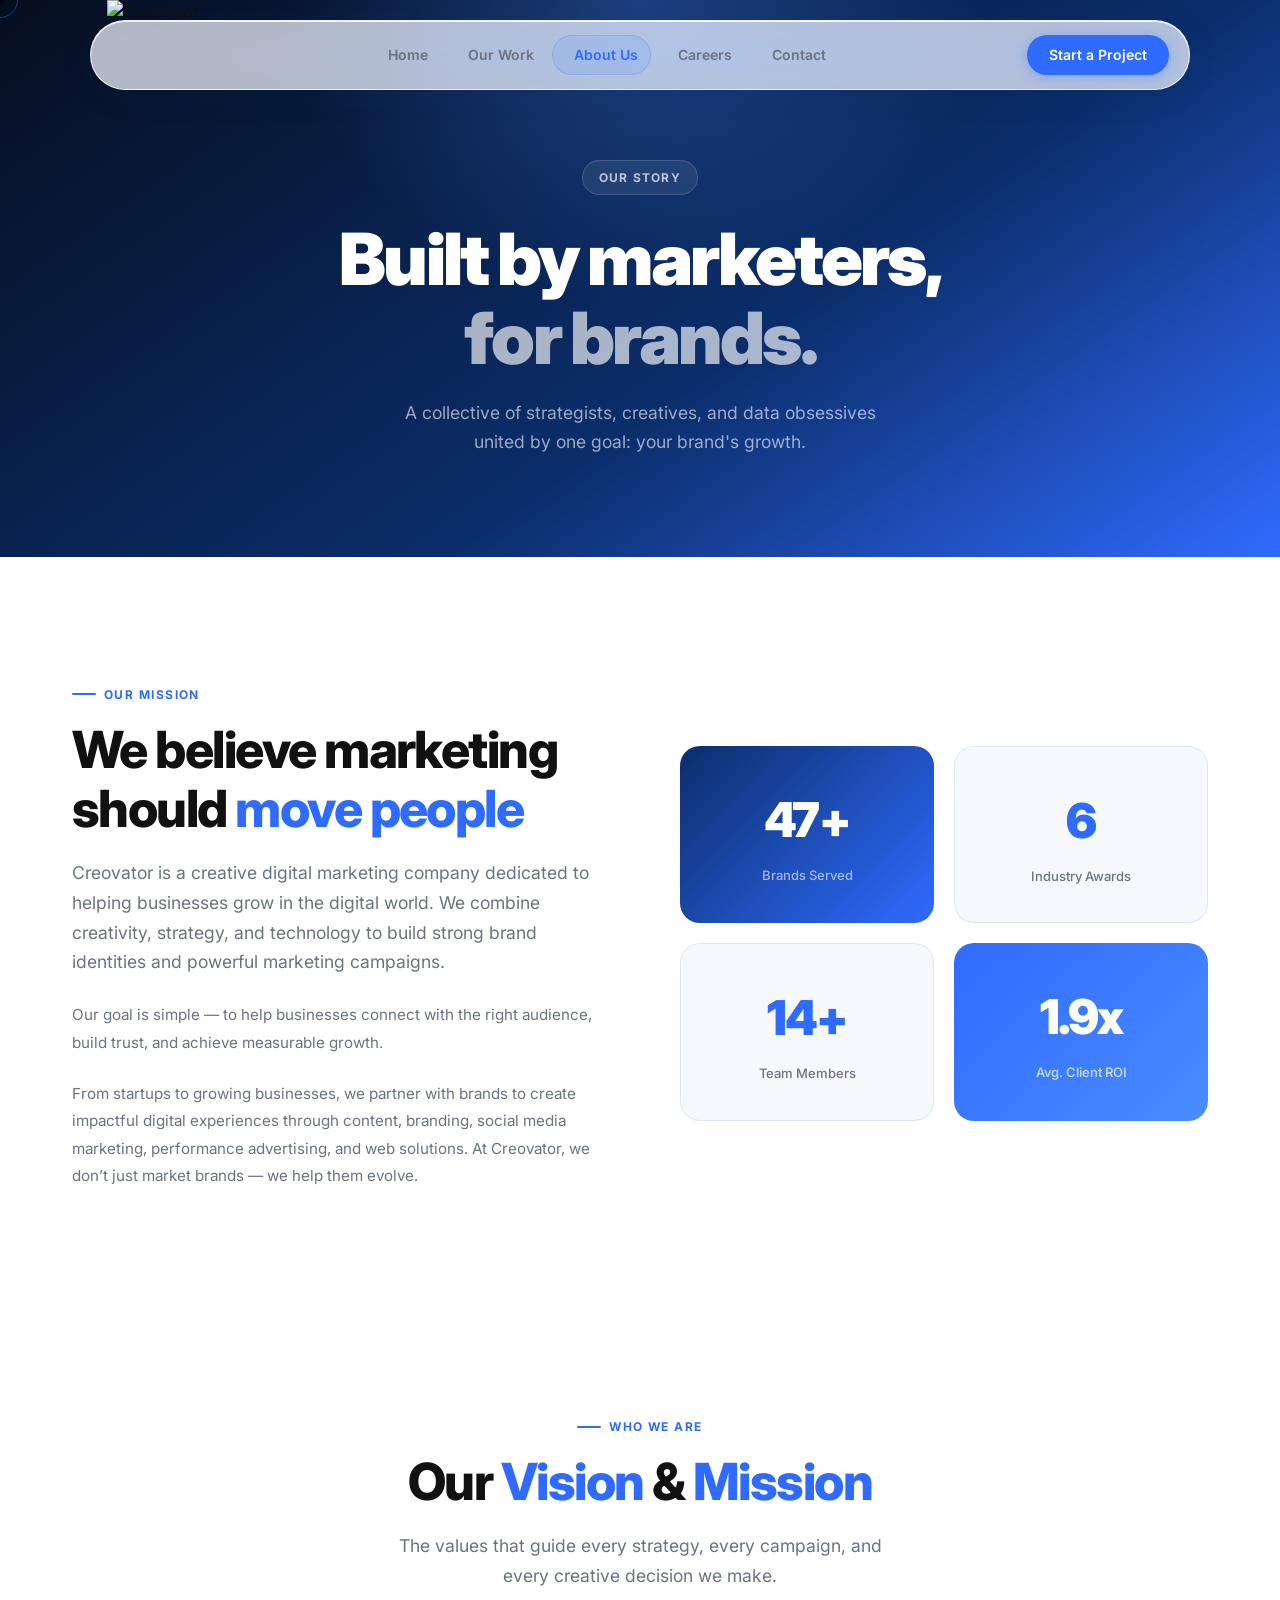
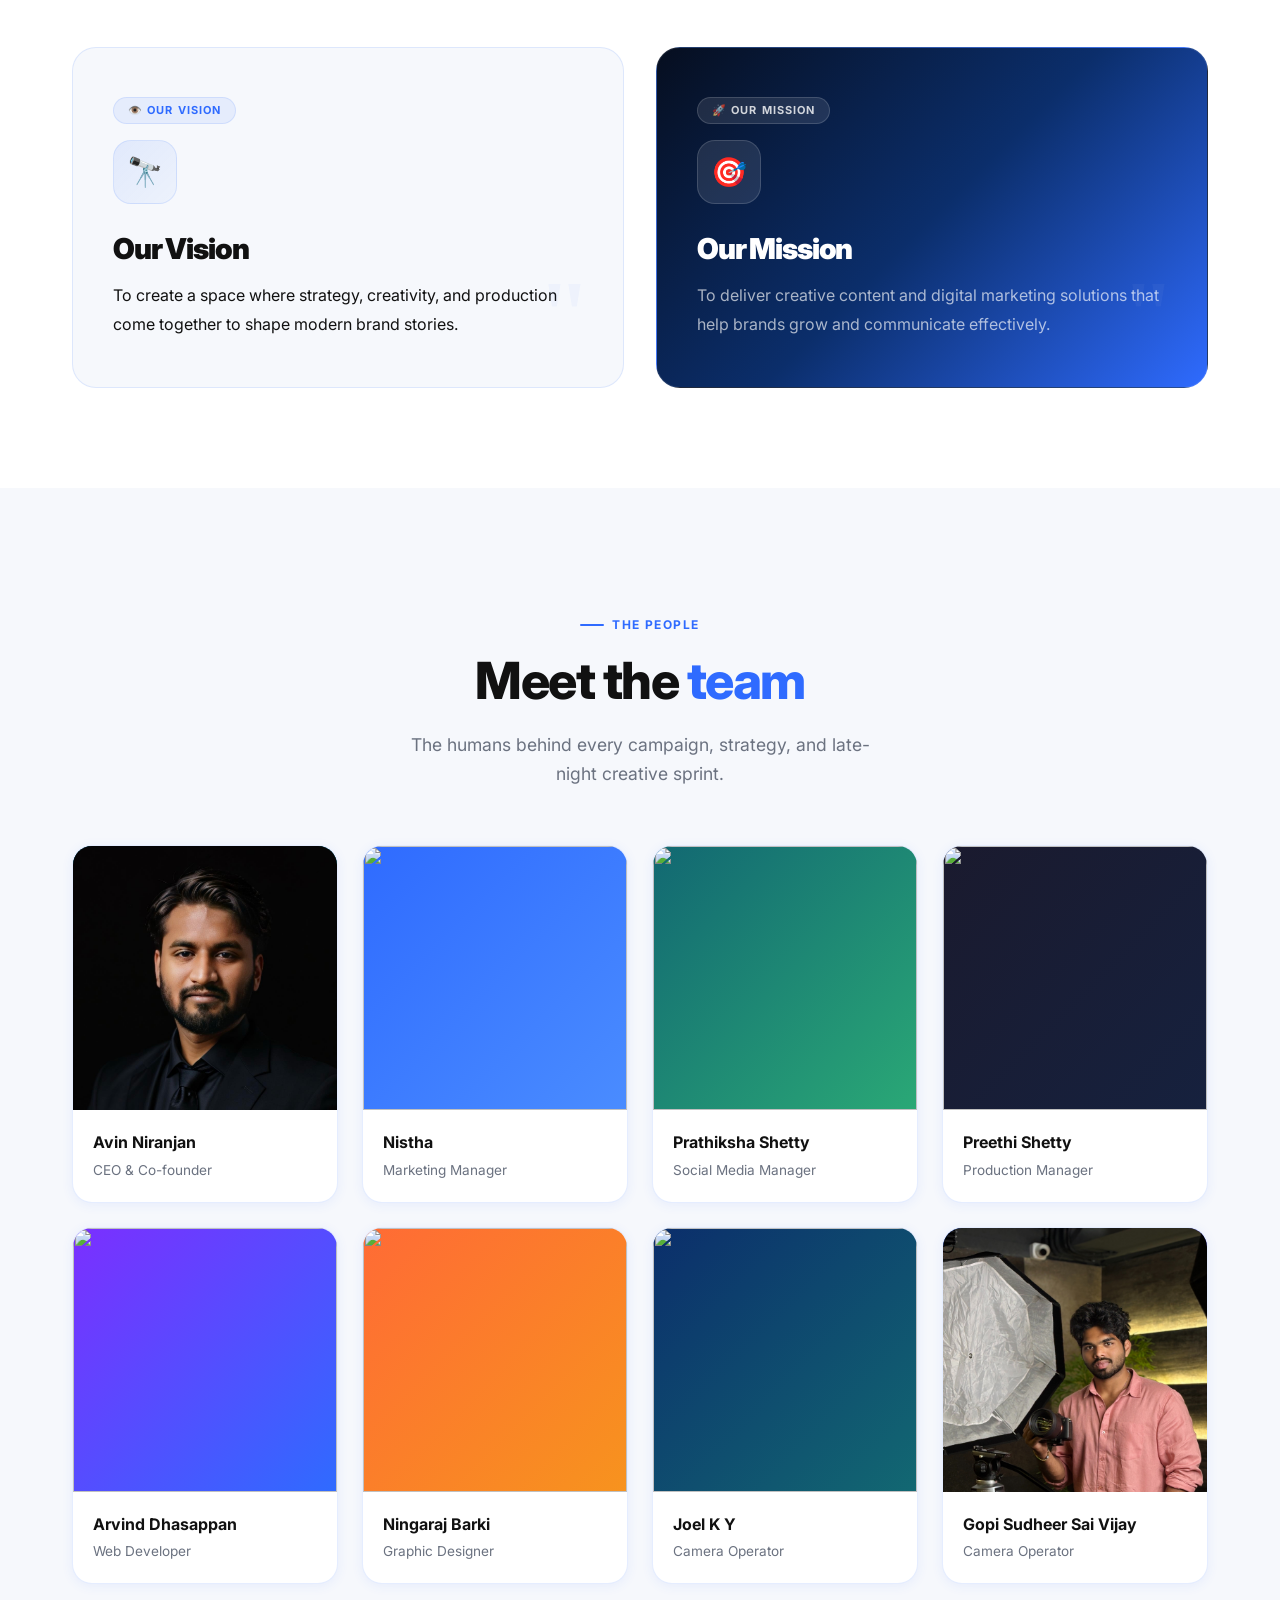
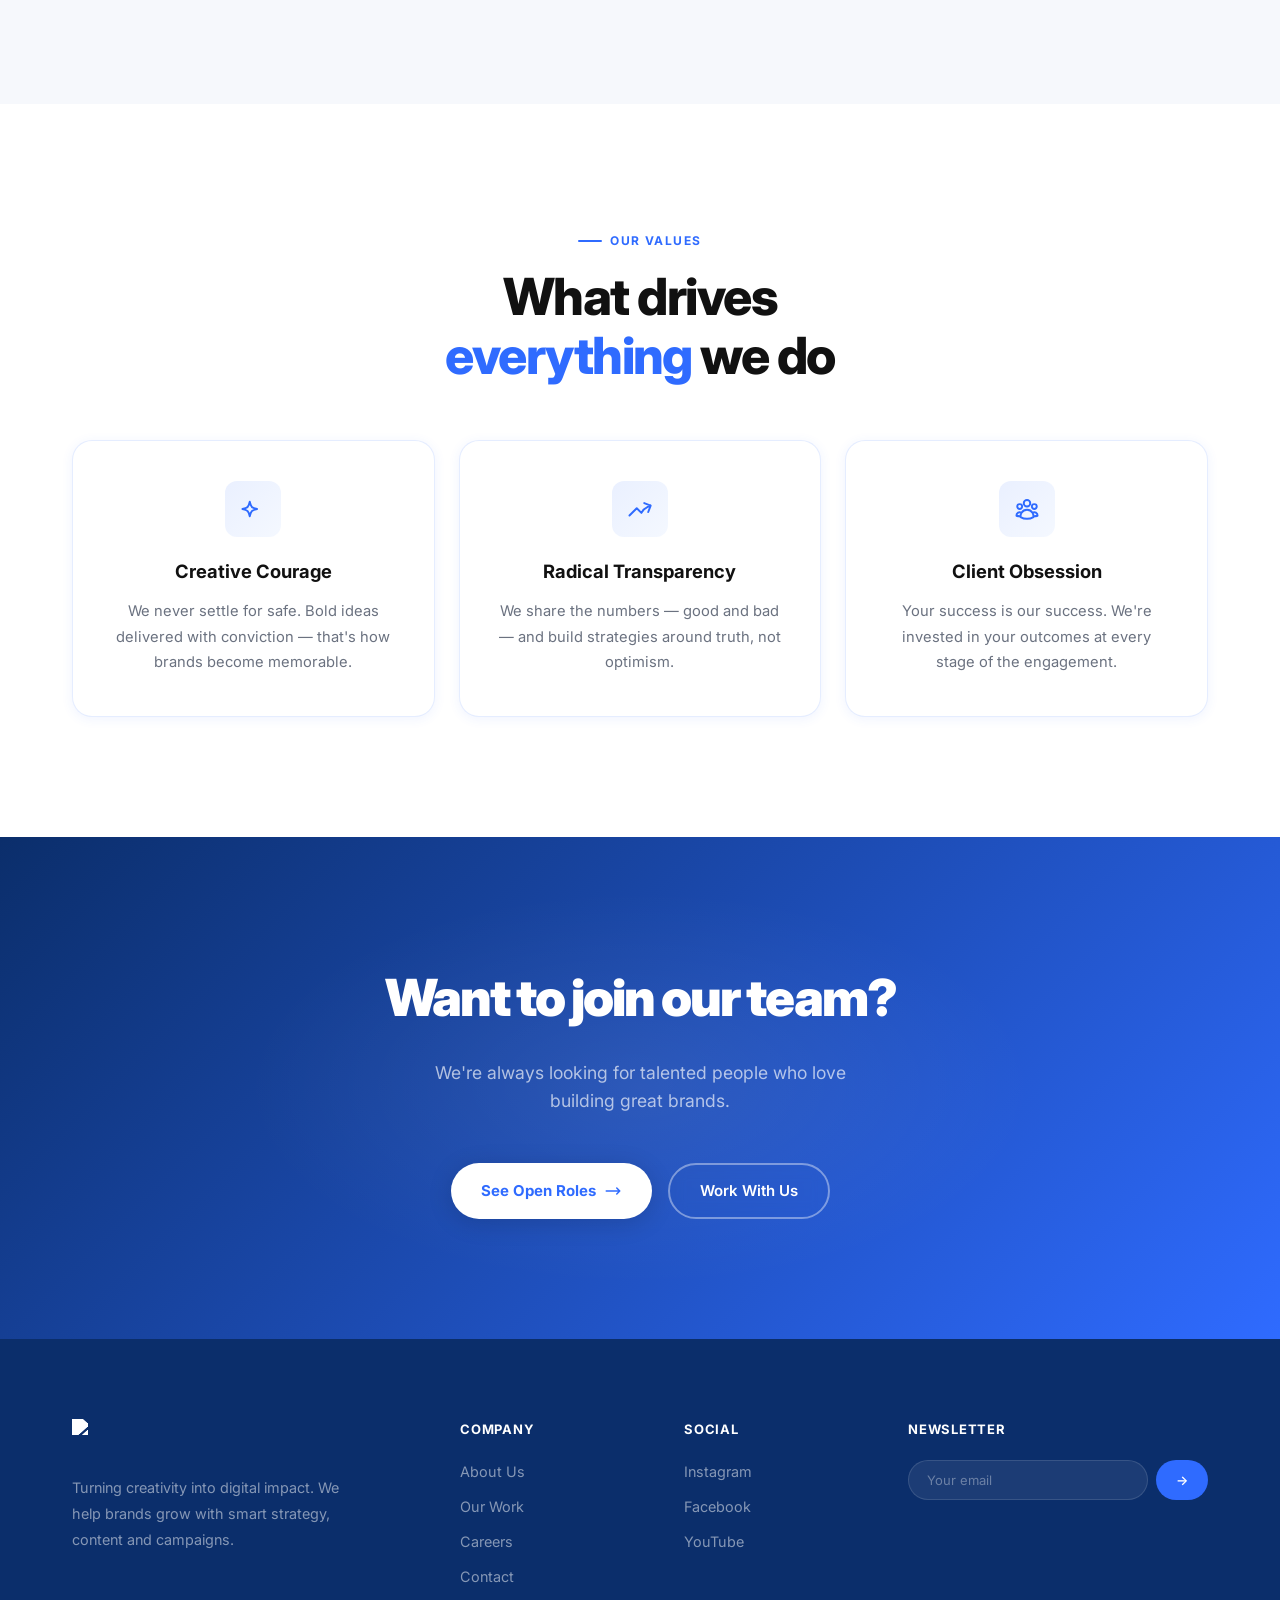
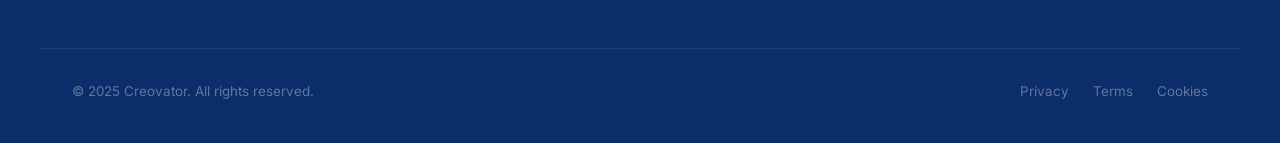
==== commit 45df223a: "Added favicon to browser tab" ====
--- a/creovator/about.html
+++ b/creovator/about.html
@@ -4,6 +4,7 @@
 <head>
   <meta charset="UTF-8" />
   <meta name="viewport" content="width=device-width, initial-scale=1.0" />
+  <link rel="icon" type="image/png" href="images/logo.png">
   <title>About Us — Creovator</title>
   <meta name="description"
     content="Meet the team behind Creovator — a collective of strategists, creatives, and data nerds." />
